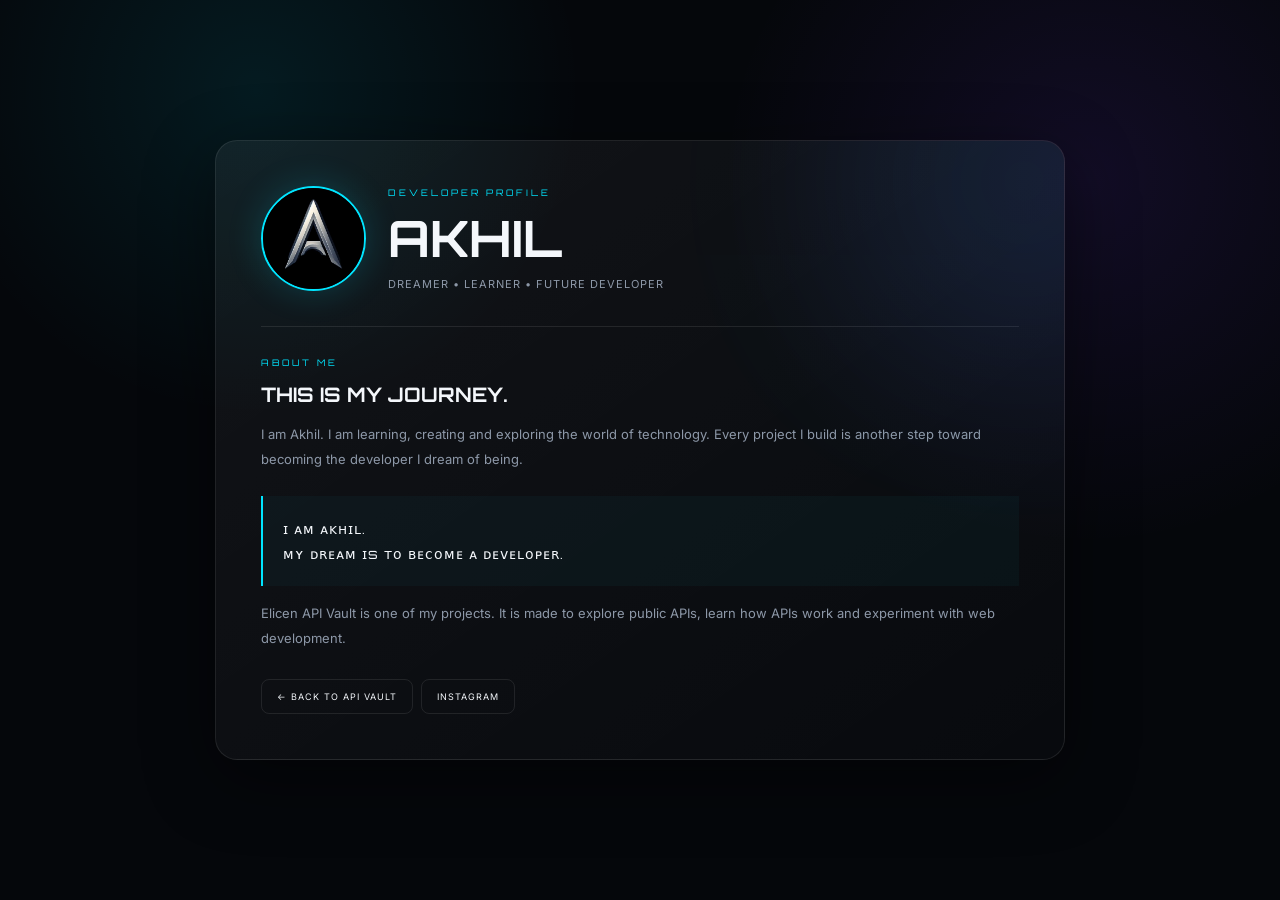
==== developer.html @ 9b81c746 "Add files via upload" ====
<!DOCTYPE html>
<html lang="en">

<head>

  <meta charset="UTF-8">

  <meta
    name="viewport"
    content="width=device-width, initial-scale=1.0"
  >

  <title>Akhil | Developer</title>

  <link
    rel="stylesheet"
    href="style.css"
  >

  <style>

    .developerPage {
      min-height: 100vh;
      display: grid;
      place-items: center;
      padding: 30px;
    }

    .developerCard {
      width: min(850px, 100%);
      border: 1px solid var(--border);
      background:
        linear-gradient(
          145deg,
          rgba(255,255,255,.055),
          rgba(255,255,255,.015)
        );
      border-radius: 22px;
      padding: 45px;
      box-shadow: var(--shadow);
      position: relative;
      overflow: hidden;
      animation: developerIn .7s ease both;
    }

    .developerCard::before {
      content: "";
      position: absolute;
      width: 280px;
      height: 280px;
      border-radius: 50%;
      background: var(--accent);
      filter: blur(130px);
      opacity: .12;
      right: -100px;
      top: -100px;
      pointer-events: none;
    }

    @keyframes developerIn {
      from {
        opacity: 0;
        transform: translateY(25px);
      }

      to {
        opacity: 1;
        transform: translateY(0);
      }
    }

    .developerProfile {
      display: flex;
      align-items: center;
      gap: 22px;
    }

    .developerProfile img {
      width: 105px;
      height: 105px;
      border-radius: 50%;
      object-fit: cover;
      border: 2px solid var(--accent);
      box-shadow:
        0 0 35px rgba(0,229,255,.18);
    }

    .developerLabel {
      color: var(--accent);
      font-family: Orbitron, sans-serif;
      font-size: 9px;
      letter-spacing: 3px;
    }

    .developerProfile h1 {
      font-family: Orbitron, sans-serif;
      font-size: clamp(28px,5vw,50px);
      margin-top: 8px;
    }

    .developerProfile p {
      color: var(--muted);
      font-size: 11px;
      margin-top: 8px;
      letter-spacing: 1px;
    }

    .aboutDeveloper {
      margin-top: 35px;
      border-top: 1px solid var(--border);
      padding-top: 30px;
    }

    .aboutDeveloper h2 {
      font-family: Orbitron, sans-serif;
      font-size: 20px;
    }

    .aboutDeveloper p {
      color: var(--muted);
      line-height: 1.9;
      margin-top: 15px;
      font-size: 13px;
    }

    .dreamText {
      margin-top: 24px;
      padding: 20px;
      border-left: 2px solid var(--accent);
      background: rgba(0,229,255,.035);
      font-family: Orbitron, sans-serif;
      line-height: 1.8;
      font-size: 14px;
      letter-spacing: 1px;
    }

    .developerActions {
      display: flex;
      gap: 8px;
      flex-wrap: wrap;
      margin-top: 28px;
    }

    .developerActions a {
      border: 1px solid var(--border);
      padding: 11px 15px;
      border-radius: 8px;
      font-size: 9px;
      letter-spacing: 1px;
    }

    .developerActions a:hover {
      border-color: var(--accent);
      color: var(--accent);
    }

    @media(max-width:600px) {

      .developerPage {
        padding: 15px;
      }

      .developerCard {
        padding: 27px 20px;
      }

      .developerProfile {
        align-items: flex-start;
      }

      .developerProfile img {
        width: 75px;
        height: 75px;
      }

    }

  </style>

</head>

<body>

  <div class="developerPage">

    <div class="developerCard">

      <div class="developerProfile">

        <img
          src="image2.png"
          alt="Akhil Developer"
        >

        <div>

          <div class="developerLabel">
            DEVELOPER PROFILE
          </div>

          <h1>
            AKHIL
          </h1>

          <p>
            DREAMER • LEARNER • FUTURE DEVELOPER
          </p>

        </div>

      </div>

      <div class="aboutDeveloper">

        <div class="eyebrow">
          ABOUT ME
        </div>

        <h2>
          THIS IS MY JOURNEY.
        </h2>

        <p>
          I am Akhil. I am learning, creating and exploring
          the world of technology. Every project I build is
          another step toward becoming the developer I dream
          of being.
        </p>

        <div class="dreamText">
          ɪ ᴀᴍ ᴀᴋʜɪʟ.<br>
          ᴍʏ ᴅʀᴇᴀᴍ ɪs ᴛᴏ ʙᴇᴄᴏᴍᴇ ᴀ ᴅᴇᴠᴇʟᴏᴘᴇʀ.
        </div>

        <p>
          Elicen API Vault is one of my projects.
          It is made to explore public APIs, learn how
          APIs work and experiment with web development.
        </p>

        <div class="developerActions">

          <a href="index.html">
            ← BACK TO API VAULT
          </a>

          <a
            href="https://www.instagram.com/elicen_furios?igsi=d3NiNTMwZGF1MnZj"
            target="_blank"
            rel="noopener"
          >
            INSTAGRAM
          </a>

        </div>

      </div>

    </div>

  </div>

</body>

</html>
---- style.css ----
@import url('https://fonts.googleapis.com/css2?family=Inter:wght@400;500;600;700;800&family=Orbitron:wght@500;600;700;800&display=swap');

* {
  box-sizing: border-box;
  margin: 0;
  padding: 0;
}

:root {
  --bg: #05070b;
  --panel: #0b0f16;
  --panel2: #101620;
  --border: rgba(255,255,255,.09);
  --text: #f4f7fb;
  --muted: #8d98a8;
  --accent: #00e5ff;
  --accent2: #7c3cff;
  --green: #39ff88;
  --shadow: 0 20px 70px rgba(0,0,0,.45);
}

body {
  min-height: 100vh;
  background:
    radial-gradient(circle at 20% 10%, rgba(0,229,255,.09), transparent 25%),
    radial-gradient(circle at 85% 20%, rgba(124,60,255,.11), transparent 28%),
    var(--bg);
  color: var(--text);
  font-family: Inter, sans-serif;
  overflow-x: hidden;
}

body.lightMode {
  --bg: #f4f7fb;
  --panel: #ffffff;
  --panel2: #eef2f7;
  --border: rgba(0,0,0,.10);
  --text: #10151d;
  --muted: #647080;
}

a {
  color: inherit;
  text-decoration: none;
}

button,
input,
select {
  font: inherit;
}

button {
  cursor: pointer;
}

.bgGlow {
  position: fixed;
  width: 400px;
  height: 400px;
  border-radius: 50%;
  filter: blur(100px);
  opacity: .13;
  pointer-events: none;
  z-index: -1;
}

.glow1 {
  background: var(--accent);
  top: 20%;
  left: -200px;
}

.glow2 {
  background: var(--accent2);
  right: -200px;
  top: 50%;
}

.topbar {
  height: 76px;
  padding: 0 28px;
  border-bottom: 1px solid var(--border);
  background: rgba(5,7,11,.78);
  backdrop-filter: blur(18px);
  display: flex;
  align-items: center;
  gap: 25px;
  position: sticky;
  top: 0;
  z-index: 100;
}

body.lightMode .topbar {
  background: rgba(255,255,255,.82);
}

.brand {
  display: flex;
  align-items: center;
  gap: 11px;
  min-width: 190px;
}

.brand img {
  width: 42px;
  height: 42px;
  border-radius: 12px;
  object-fit: cover;
  border: 1px solid var(--border);
}

.brand strong {
  display: block;
  font-family: Orbitron, sans-serif;
  letter-spacing: 2px;
}

.brand span {
  display: block;
  font-size: 9px;
  letter-spacing: 3px;
  color: var(--muted);
  margin-top: 3px;
}

.searchBox {
  max-width: 650px;
  flex: 1;
  height: 43px;
  display: flex;
  align-items: center;
  border: 1px solid var(--border);
  background: rgba(255,255,255,.035);
  border-radius: 12px;
  transition: .25s;
}

.searchBox:focus-within {
  border-color: var(--accent);
  box-shadow: 0 0 30px rgba(0,229,255,.08);
}

.searchIcon {
  font-size: 25px;
  margin-left: 14px;
  color: var(--muted);
}

.searchBox input {
  width: 100%;
  height: 100%;
  border: 0;
  outline: 0;
  background: transparent;
  color: var(--text);
  padding: 0 14px;
}

.topActions {
  display: flex;
  align-items: center;
  gap: 9px;
}

.iconBtn,
.musicBtn {
  width: 36px;
  height: 36px;
  border: 1px solid var(--border);
  border-radius: 9px;
  background: var(--panel);
  color: var(--text);
}

.musicBtn {
  font-size: 16px;
}

.musicBtn.playing {
  color: var(--accent);
  border-color: var(--accent);
  animation: musicPulse 1.4s infinite;
}

@keyframes musicPulse {
  50% {
    box-shadow: 0 0 18px rgba(0,229,255,.3);
  }
}

.developerLink {
  font-family: Orbitron, sans-serif;
  font-size: 10px;
  letter-spacing: 1px;
  padding: 10px 13px;
  border: 1px solid var(--border);
  border-radius: 9px;
  transition: .25s;
}

.developerLink:hover {
  border-color: var(--accent);
  color: var(--accent);
}

.layout {
  display: grid;
  grid-template-columns: 245px 1fr;
  min-height: calc(100vh - 76px);
}

#sidebar {
  border-right: 1px solid var(--border);
  padding: 22px 15px;
  background: rgba(8,11,16,.52);
  display: flex;
  flex-direction: column;
  position: sticky;
  top: 76px;
  height: calc(100vh - 76px);
  overflow-y: auto;
}

.developerMini {
  display: flex;
  align-items: center;
  gap: 11px;
  padding: 11px;
  border: 1px solid var(--border);
  border-radius: 12px;
  margin-bottom: 25px;
  transition: .25s;
}

.developerMini:hover {
  border-color: var(--accent);
  transform: translateY(-2px);
}

.developerMini img {
  width: 39px;
  height: 39px;
  object-fit: cover;
  border-radius: 50%;
  border: 1px solid var(--accent);
}

.developerMini b {
  display: block;
  font-family: Orbitron, sans-serif;
  font-size: 11px;
  letter-spacing: 1px;
}

.developerMini small {
  display: block;
  color: var(--muted);
  font-size: 9px;
  margin-top: 4px;
  letter-spacing: 1px;
}

.sideTitle {
  color: #687384;
  font-size: 9px;
  font-weight: 800;
  letter-spacing: 2px;
  padding: 0 10px 8px;
  margin-top: 5px;
}

.sideBtn {
  width: 100%;
  min-height: 39px;
  display: flex;
  justify-content: space-between;
  align-items: center;
  border: 1px solid transparent;
  background: transparent;
  color: var(--muted);
  border-radius: 9px;
  padding: 0 11px;
  margin-bottom: 3px;
  text-align: left;
  font-size: 11px;
  transition: .2s;
}

.sideBtn:hover,
.sideBtn.active {
  color: var(--text);
  background: rgba(0,229,255,.055);
  border-color: rgba(0,229,255,.13);
}

.sideBtn.active {
  color: var(--accent);
}

.sideBtn b {
  font-size: 9px;
  color: var(--muted);
}

.sideBottom {
  margin-top: auto;
  border-top: 1px solid var(--border);
  padding-top: 15px;
  display: flex;
  flex-direction: column;
  gap: 8px;
}

.sideBottom a {
  font-size: 10px;
  letter-spacing: 1px;
  color: var(--muted);
  padding: 7px 10px;
}

.sideBottom a:hover {
  color: var(--accent);
}

main {
  width: 100%;
  min-width: 0;
}

.hero {
  min-height: 430px;
  padding: 75px clamp(25px, 7vw, 100px);
  display: grid;
  grid-template-columns: 1.1fr .9fr;
  align-items: center;
  gap: 50px;
  border-bottom: 1px solid var(--border);
}

.eyebrow {
  font-family: Orbitron, sans-serif;
  font-size: 9px;
  letter-spacing: 3px;
  color: var(--accent);
  margin-bottom: 14px;
}

.hero h1 {
  font-family: Orbitron, sans-serif;
  font-size: clamp(37px, 5vw, 72px);
  line-height: 1.04;
  letter-spacing: -2px;
  animation: heroIn .8s ease both;
}

.hero h1 span {
  color: transparent;
  -webkit-text-stroke: 1px var(--accent);
}

.heroText p {
  max-width: 600px;
  color: var(--muted);
  line-height: 1.8;
  margin: 22px 0;
  font-size: 14px;
}

.primaryBtn {
  border: 1px solid var(--accent);
  background: linear-gradient(100deg, rgba(0,229,255,.13), rgba(124,60,255,.13));
  color: var(--text);
  border-radius: 9px;
  padding: 12px 17px;
  font-weight: 800;
  font-size: 11px;
  letter-spacing: 1px;
  transition: .25s;
}

.primaryBtn:hover {
  transform: translateY(-2px);
  box-shadow: 0 0 30px rgba(0,229,255,.16);
  background: var(--accent);
  color: #001014;
}

.terminal {
  border: 1px solid var(--border);
  border-radius: 15px;
  background: rgba(0,0,0,.35);
  box-shadow: var(--shadow);
  overflow: hidden;
  animation: terminalFloat 4s ease-in-out infinite;
}

.terminalTop {
  height: 42px;
  display: flex;
  align-items: center;
  gap: 6px;
  padding: 0 14px;
  border-bottom: 1px solid var(--border);
}

.terminalTop i {
  width: 8px;
  height: 8px;
  border-radius: 50%;
  background: #596273;
}

.terminalTop span {
  margin-left: 10px;
  color: var(--muted);
  font-size: 9px;
  letter-spacing: 2px;
}

.terminalBody {
  padding: 24px;
  font-family: monospace;
  font-size: 12px;
  line-height: 1.8;
  color: #b9c4d2;
}

.green {
  color: var(--green);
}

.blue {
  color: var(--accent);
}

.terminalBody pre {
  margin-top: 8px;
  color: #9ca9ba;
}

@keyframes terminalFloat {
  50% {
    transform: translateY(-8px);
  }
}

@keyframes heroIn {
  from {
    opacity: 0;
    transform: translateY(20px);
  }
  to {
    opacity: 1;
    transform: translateY(0);
  }
}

.stats {
  padding: 20px clamp(25px, 7vw, 100px);
  display: grid;
  grid-template-columns: repeat(4,1fr);
  gap: 12px;
}

.statCard {
  border: 1px solid var(--border);
  background: rgba(255,255,255,.025);
  border-radius: 12px;
  padding: 20px;
}

.statCard strong {
  display: block;
  font-family: Orbitron, sans-serif;
  color: var(--accent);
  font-size: 23px;
}

.statCard span {
  color: var(--muted);
  font-size: 9px;
  letter-spacing: 2px;
  display: block;
  margin-top: 7px;
}

#directory {
  padding: 45px clamp(20px, 5vw, 70px);
}

.sectionHeader {
  display: flex;
  justify-content: space-between;
  gap: 20px;
  align-items: flex-end;
  margin-bottom: 25px;
}

.sectionHeader h2 {
  font-family: Orbitron, sans-serif;
  font-size: 25px;
}

.sectionHeader p {
  color: var(--muted);
  font-size: 11px;
  margin-top: 7px;
}

.filters {
  display: flex;
  gap: 6px;
  flex-wrap: wrap;
}

.filter {
  border: 1px solid var(--border);
  background: transparent;
  color: var(--muted);
  border-radius: 8px;
  padding: 9px 11px;
  font-size: 9px;
  letter-spacing: 1px;
}

.filter.active,
.filter:hover {
  border-color: var(--accent);
  color: var(--accent);
}

#apiGrid {
  display: grid;
  grid-template-columns: repeat(auto-fill, minmax(260px,1fr));
  gap: 14px;
}

.apiCard {
  min-width: 0;
  border: 1px solid var(--border);
  background: linear-gradient(145deg, rgba(255,255,255,.045), rgba(255,255,255,.015));
  border-radius: 14px;
  padding: 17px;
  opacity: 0;
  animation: cardIn .45s ease forwards;
  transition: .3s;
}

.apiCard:hover {
  transform: translateY(-5px);
  border-color: rgba(0,229,255,.35);
  box-shadow: 0 15px 45px rgba(0,0,0,.25);
}

@keyframes cardIn {
  to {
    opacity: 1;
    transform: translateY(0);
  }
}

.cardTop {
  display: flex;
  justify-content: space-between;
}

.apiIcon {
  width: 39px;
  height: 39px;
  border-radius: 10px;
  display: grid;
  place-items: center;
  background: rgba(0,229,255,.08);
  color: var(--accent);
  border: 1px solid rgba(0,229,255,.2);
  font-family: Orbitron, sans-serif;
}

.heartBtn {
  border: 0;
  background: transparent;
  color: #657080;
  font-size: 20px;
}

.heartBtn.liked {
  color: var(--accent);
}

.apiCategory {
  color: var(--accent);
  font-size: 8px;
  letter-spacing: 2px;
  font-weight: 800;
  margin-top: 15px;
}

.apiCard h3 {
  font-size: 16px;
  margin: 8px 0;
}

.apiCard p {
  color: var(--muted);
  line-height: 1.55;
  font-size: 11px;
  min-height: 52px;
}

.apiMeta {
  display: flex;
  gap: 5px;
  margin: 15px 0;
}

.apiMeta span {
  flex: 1;
  border: 1px solid var(--border);
  padding: 7px 4px;
  border-radius: 6px;
  color: #687384;
  text-align: center;
  font-size: 7px;
  letter-spacing: 1px;
}

.apiMeta b {
  display: block;
  color: var(--text);
  margin-top: 3px;
  font-size: 8px;
}

.cardButtons {
  display: grid;
  grid-template-columns: 1fr auto;
  gap: 6px;
}

.detailsButton,
.visitButton {
  border: 1px solid var(--border);
  background: transparent;
  color: var(--text);
  border-radius: 7px;
  padding: 9px;
  font-size: 9px;
  text-align: center;
}

.detailsButton:hover,
.visitButton:hover {
  border-color: var(--accent);
  color: var(--accent);
}

.loading {
  min-height: 300px;
  display: grid;
  place-items: center;
  align-content: center;
  text-align: center;
  color: var(--muted);
}

.loading h3 {
  color: var(--text);
  font-family: Orbitron, sans-serif;
  font-size: 13px;
  margin-top: 18px;
}

.loading p {
  font-size: 11px;
  margin-top: 7px;
}

.spinner {
  width: 35px;
  height: 35px;
  border: 2px solid var(--border);
  border-top-color: var(--accent);
  border-radius: 50%;
  animation: spin .8s linear infinite;
}

@keyframes spin {
  to {
    transform: rotate(360deg);
  }
}

.emptyState {
  grid-column: 1/-1;
  padding: 70px;
  text-align: center;
  border: 1px dashed var(--border);
  border-radius: 14px;
}

.emptyState p {
  color: var(--muted);
  margin-top: 8px;
}

.paginationInner {
  display: flex;
  justify-content: center;
  gap: 5px;
  margin-top: 30px;
  flex-wrap: wrap;
}

.paginationInner button {
  min-width: 34px;
  height: 34px;
  border: 1px solid var(--border);
  background: transparent;
  color: var(--muted);
  border-radius: 7px;
}

.paginationInner button.active,
.paginationInner button:hover {
  color: var(--accent);
  border-color: var(--accent);
}

.paginationInner button:disabled {
  opacity: .3;
  cursor: not-allowed;
}

footer {
  border-top: 1px solid var(--border);
  padding: 25px clamp(20px, 5vw, 70px);
  display: flex;
  gap: 18px;
  align-items: center;
  color: var(--muted);
  font-size: 9px;
  letter-spacing: 1px;
}

footer strong {
  color: var(--text);
}

footer a {
  margin-left: auto;
}

footer a:hover {
  color: var(--accent);
}

.modalOverlay {
  position: fixed;
  inset: 0;
  background: rgba(0,0,0,.78);
  backdrop-filter: blur(14px);
  display: none;
  align-items: center;
  justify-content: center;
  padding: 15px;
  z-index: 500;
}

.modalOverlay.active {
  display: flex;
}

.modal {
  width: min(850px,100%);
  max-height: 92vh;
  overflow-y: auto;
  border: 1px solid var(--border);
  background: var(--panel);
  border-radius: 17px;
  padding: 25px;
  position: relative;
  box-shadow: 0 30px 100px rgba(0,0,0,.55);
  animation: modalIn .3s ease;
}

@keyframes modalIn {
  from {
    opacity: 0;
    transform: scale(.96) translateY(15px);
  }
  to {
    opacity: 1;
    transform: scale(1) translateY(0);
  }
}

.closeBtn {
  position: absolute;
  top: 15px;
  right: 15px;
  width: 34px;
  height: 34px;
  border: 1px solid var(--border);
  border-radius: 8px;
  background: transparent;
  color: var(--text);
  font-size: 21px;
}

.modalHeader {
  display: flex;
  gap: 14px;
  align-items: center;
  padding-right: 45px;
}

.modalHeader img {
  width: 55px;
  height: 55px;
  border-radius: 13px;
  object-fit: cover;
}

.modalHeader small {
  color: var(--accent);
  font-size: 8px;
  letter-spacing: 2px;
}

.modalHeader h2 {
  font-family: Orbitron, sans-serif;
  margin-top: 5px;
  font-size: 21px;
}

.modalDescription {
  color: var(--muted);
  line-height: 1.7;
  margin: 20px 0;
  font-size: 12px;
}

.details {
  display: grid;
  grid-template-columns: repeat(4,1fr);
  gap: 7px;
}

.detailItem {
  border: 1px solid var(--border);
  border-radius: 8px;
  padding: 11px;
}

.detailItem small {
  display: block;
  color: var(--muted);
  font-size: 7px;
  letter-spacing: 1px;
}

.detailItem strong {
  display: block;
  margin-top: 5px;
  font-size: 10px;
}

.apiUrl {
  display: flex;
  align-items: center;
  gap: 7px;
  margin-top: 12px;
  border: 1px solid var(--border);
  padding: 8px;
  border-radius: 8px;
}

.apiUrl span {
  overflow: hidden;
  white-space: nowrap;
  text-overflow: ellipsis;
  flex: 1;
  color: var(--muted);
  font-family: monospace;
  font-size: 10px;
}

.apiUrl button,
.responseHeader button {
  border: 1px solid var(--border);
  background: var(--panel2);
  color: var(--text);
  padding: 7px 10px;
  border-radius: 6px;
  font-size: 8px;
}

.modalActions {
  display: flex;
  gap: 7px;
  margin-top: 12px;
  flex-wrap: wrap;
}

.secondaryBtn {
  border: 1px solid var(--border);
  background: var(--panel2);
  color: var(--text);
  padding: 11px 14px;
  border-radius: 8px;
  font-size: 9px;
  letter-spacing: 1px;
}

.secondaryBtn:hover {
  border-color: var(--accent);
  color: var(--accent);
}

.tester {
  display: none;
  margin-top: 20px;
  padding-top: 20px;
  border-top: 1px solid var(--border);
}

.testerHeader {
  display: flex;
  justify-content: space-between;
  align-items: center;
}

.testerHeader small {
  color: var(--accent);
  font-size: 7px;
  letter-spacing: 2px;
}

.testerHeader h3 {
  font-family: Orbitron, sans-serif;
  font-size: 15px;
  margin-top: 5px;
}

#testStatus {
  font-size: 8px;
  color: var(--green);
  border: 1px solid rgba(57,255,136,.25);
  padding: 6px 8px;
  border-radius: 5px;
}

.testerInfo {
  color: var(--muted);
  font-size: 10px;
  line-height: 1.6;
  margin: 12px 0;
}

.requestBox {
  display: grid;
  grid-template-columns: 75px 1fr auto;
  gap: 6px;
}

.requestBox select,
.requestBox input {
  border: 1px solid var(--border);
  background: var(--panel2);
  color: var(--text);
  border-radius: 8px;
  padding: 10px;
  outline: none;
  font-size: 10px;
}

.responseHeader {
  display: flex;
  justify-content: space-between;
  align-items: center;
  margin-top: 15px;
}

.responseHeader span {
  font-family: Orbitron, sans-serif;
  font-size: 9px;
  letter-spacing: 1px;
}

#responseBox {
  min-height: 150px;
  max-height: 400px;
  overflow: auto;
  margin-top: 7px;
  border: 1px solid var(--border);
  background: #020408;
  border-radius: 9px;
  padding: 14px;
  color: #aebdca;
  font: 11px/1.65 monospace;
  white-space: pre-wrap;
  word-break: break-word;
}

#toast {
  position: fixed;
  bottom: 25px;
  left: 50%;
  transform: translate(-50%,20px);
  opacity: 0;
  pointer-events: none;
  background: #101820;
  color: white;
  border: 1px solid var(--accent);
  border-radius: 8px;
  padding: 11px 15px;
  font-size: 10px;
  z-index: 1000;
  transition: .3s;
}

#toast.show {
  opacity: 1;
  transform: translate(-50%,0);
}

.mobileMenu {
  display: none;
}

@media(max-width:900px) {

  .layout {
    grid-template-columns: 1fr;
  }

  #sidebar {
    display: none;
    position: fixed;
    top: 76px;
    left: 0;
    width: 270px;
    z-index: 200;
    height: calc(100vh - 76px);
  }

  #sidebar.mobileOpen {
    display: flex;
  }

  .mobileMenu {
    display: block;
    position: fixed;
    bottom: 18px;
    right: 18px;
    z-index: 250;
    border: 1px solid var(--accent);
    background: var(--panel);
    color: var(--accent);
    padding: 11px 14px;
    border-radius: 9px;
    font-size: 9px;
  }

  .hero {
    grid-template-columns: 1fr;
  }

  .stats {
    grid-template-columns: repeat(2,1fr);
  }

}

@media(max-width:650px) {

  .topbar {
    padding: 0 12px;
    gap: 8px;
  }

  .brand {
    min-width: auto;
  }

  .brand div {
    display: none;
  }

  .searchBox {
    min-width: 0;
  }

  .developerLink {
    display: none;
  }

  .hero {
    padding: 55px 20px;
  }

  .hero h1 {
    font-size: 38px;
  }

  .terminal {
    display: none;
  }

  .stats {
    padding: 15px 20px;
    grid-template-columns: repeat(2,1fr);
  }

  #directory {
    padding: 35px 15px;
  }

  .sectionHeader {
    align-items: flex-start;
    flex-direction: column;
  }

  .details {
    grid-template-columns: repeat(2,1fr);
  }

  .requestBox {
    grid-template-columns: 1fr;
  }

  footer {
    flex-wrap: wrap;
  }

  footer a {
    margin-left: 0;
  }

}
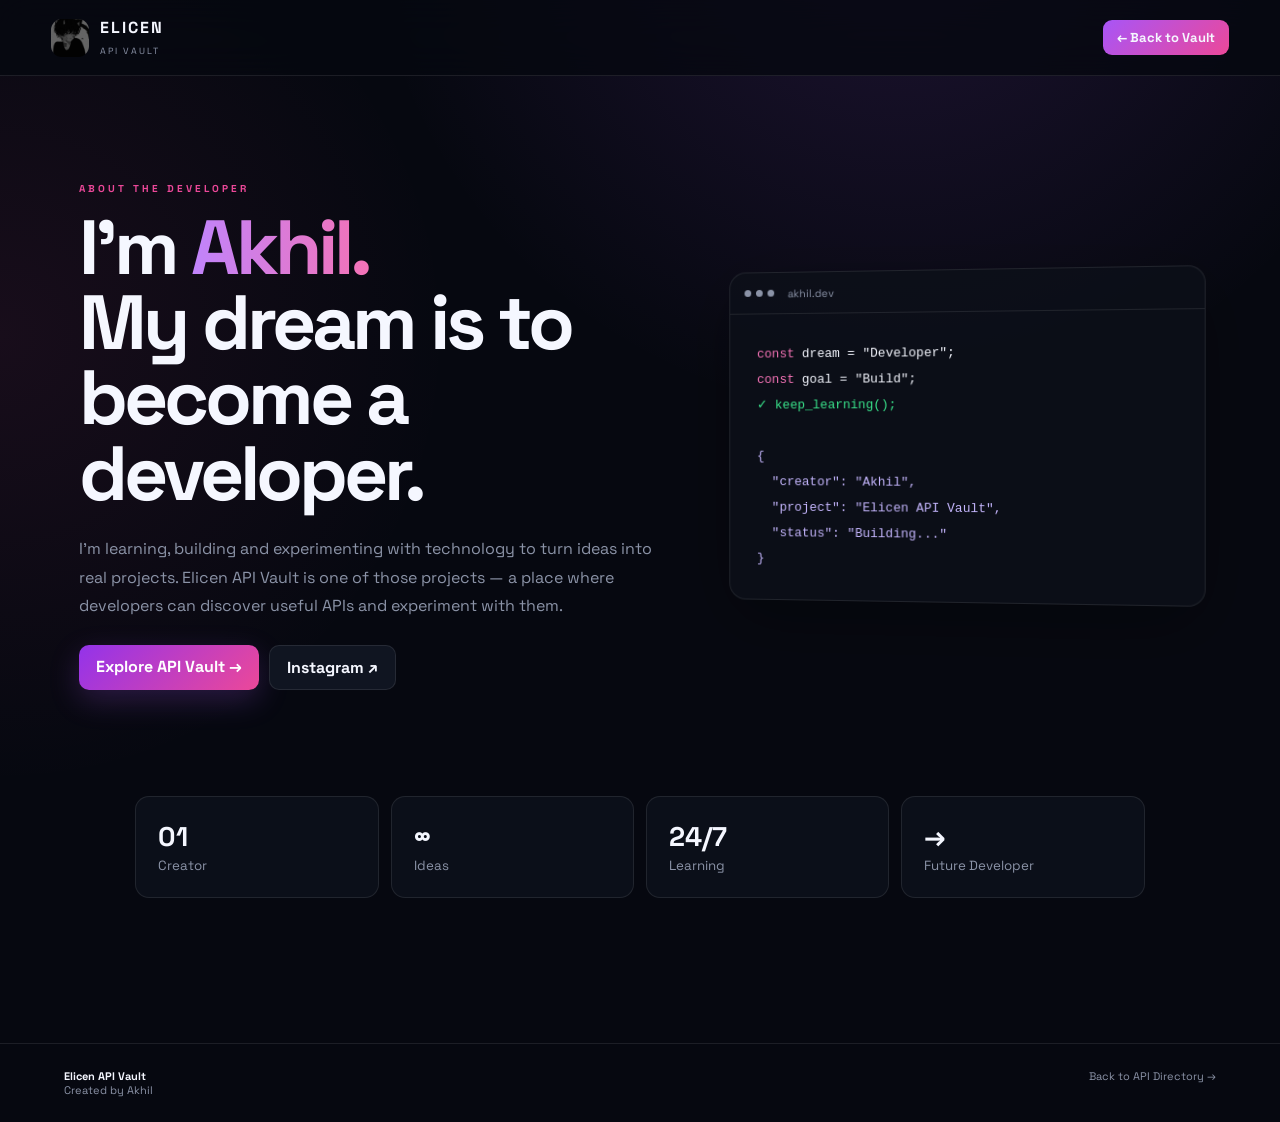
==== commit 9bf6bab4: "Add files via upload" ====
--- a/developer.html
+++ b/developer.html
@@ -1,6 +1,5 @@
 <!DOCTYPE html>
 <html lang="en">
-
 <head>
 
   <meta charset="UTF-8">
@@ -10,256 +9,244 @@
     content="width=device-width, initial-scale=1.0"
   >
 
-  <title>Akhil | Developer</title>
+  <meta
+    name="theme-color"
+    content="#070a12"
+  >
+
+  <title>About Akhil — Elicen</title>
 
   <link
     rel="stylesheet"
     href="style.css"
   >
 
-  <style>
-
-    .developerPage {
-      min-height: 100vh;
-      display: grid;
-      place-items: center;
-      padding: 30px;
-    }
-
-    .developerCard {
-      width: min(850px, 100%);
-      border: 1px solid var(--border);
-      background:
-        linear-gradient(
-          145deg,
-          rgba(255,255,255,.055),
-          rgba(255,255,255,.015)
-        );
-      border-radius: 22px;
-      padding: 45px;
-      box-shadow: var(--shadow);
-      position: relative;
-      overflow: hidden;
-      animation: developerIn .7s ease both;
-    }
-
-    .developerCard::before {
-      content: "";
-      position: absolute;
-      width: 280px;
-      height: 280px;
-      border-radius: 50%;
-      background: var(--accent);
-      filter: blur(130px);
-      opacity: .12;
-      right: -100px;
-      top: -100px;
-      pointer-events: none;
-    }
-
-    @keyframes developerIn {
-      from {
-        opacity: 0;
-        transform: translateY(25px);
-      }
-
-      to {
-        opacity: 1;
-        transform: translateY(0);
-      }
-    }
-
-    .developerProfile {
-      display: flex;
-      align-items: center;
-      gap: 22px;
-    }
-
-    .developerProfile img {
-      width: 105px;
-      height: 105px;
-      border-radius: 50%;
-      object-fit: cover;
-      border: 2px solid var(--accent);
-      box-shadow:
-        0 0 35px rgba(0,229,255,.18);
-    }
-
-    .developerLabel {
-      color: var(--accent);
-      font-family: Orbitron, sans-serif;
-      font-size: 9px;
-      letter-spacing: 3px;
-    }
-
-    .developerProfile h1 {
-      font-family: Orbitron, sans-serif;
-      font-size: clamp(28px,5vw,50px);
-      margin-top: 8px;
-    }
-
-    .developerProfile p {
-      color: var(--muted);
-      font-size: 11px;
-      margin-top: 8px;
-      letter-spacing: 1px;
-    }
-
-    .aboutDeveloper {
-      margin-top: 35px;
-      border-top: 1px solid var(--border);
-      padding-top: 30px;
-    }
-
-    .aboutDeveloper h2 {
-      font-family: Orbitron, sans-serif;
-      font-size: 20px;
-    }
-
-    .aboutDeveloper p {
-      color: var(--muted);
-      line-height: 1.9;
-      margin-top: 15px;
-      font-size: 13px;
-    }
-
-    .dreamText {
-      margin-top: 24px;
-      padding: 20px;
-      border-left: 2px solid var(--accent);
-      background: rgba(0,229,255,.035);
-      font-family: Orbitron, sans-serif;
-      line-height: 1.8;
-      font-size: 14px;
-      letter-spacing: 1px;
-    }
-
-    .developerActions {
-      display: flex;
-      gap: 8px;
-      flex-wrap: wrap;
-      margin-top: 28px;
-    }
-
-    .developerActions a {
-      border: 1px solid var(--border);
-      padding: 11px 15px;
-      border-radius: 8px;
-      font-size: 9px;
-      letter-spacing: 1px;
-    }
-
-    .developerActions a:hover {
-      border-color: var(--accent);
-      color: var(--accent);
-    }
-
-    @media(max-width:600px) {
-
-      .developerPage {
-        padding: 15px;
-      }
-
-      .developerCard {
-        padding: 27px 20px;
-      }
-
-      .developerProfile {
-        align-items: flex-start;
-      }
-
-      .developerProfile img {
-        width: 75px;
-        height: 75px;
-      }
-
-    }
-
-  </style>
-
 </head>
 
 <body>
 
-  <div class="developerPage">
-
-    <div class="developerCard">
-
-      <div class="developerProfile">
-
-        <img
-          src="image2.png"
-          alt="Akhil Developer"
-        >
-
-        <div>
-
-          <div class="developerLabel">
-            DEVELOPER PROFILE
-          </div>
-
-          <h1>
-            AKHIL
-          </h1>
-
-          <p>
-            DREAMER • LEARNER • FUTURE DEVELOPER
-          </p>
-
-        </div>
-
-      </div>
-
-      <div class="aboutDeveloper">
-
-        <div class="eyebrow">
-          ABOUT ME
-        </div>
-
-        <h2>
-          THIS IS MY JOURNEY.
-        </h2>
-
-        <p>
-          I am Akhil. I am learning, creating and exploring
-          the world of technology. Every project I build is
-          another step toward becoming the developer I dream
-          of being.
-        </p>
-
-        <div class="dreamText">
-          ɪ ᴀᴍ ᴀᴋʜɪʟ.<br>
-          ᴍʏ ᴅʀᴇᴀᴍ ɪs ᴛᴏ ʙᴇᴄᴏᴍᴇ ᴀ ᴅᴇᴠᴇʟᴏᴘᴇʀ.
-        </div>
-
-        <p>
-          Elicen API Vault is one of my projects.
-          It is made to explore public APIs, learn how
-          APIs work and experiment with web development.
-        </p>
-
-        <div class="developerActions">
-
-          <a href="index.html">
-            ← BACK TO API VAULT
-          </a>
-
-          <a
-            href="https://www.instagram.com/elicen_furios?igsi=d3NiNTMwZGF1MnZj"
-            target="_blank"
-            rel="noopener"
-          >
-            INSTAGRAM
-          </a>
-
-        </div>
-
-      </div>
-
-    </div>
-
-  </div>
+<header class="topbar">
+
+  <a href="index.html" class="logo">
+
+    <img
+      src="image.png"
+      alt="Elicen"
+    >
+
+    <div>
+
+      <strong>ELICEN</strong>
+
+      <small>API VAULT</small>
+
+    </div>
+
+  </a>
+
+
+  <div class="topActions">
+
+    <a
+      href="index.html"
+      class="developerLink"
+    >
+      ← Back to Vault
+    </a>
+
+  </div>
+
+</header>
+
+
+<main>
+
+<section
+  class="hero"
+  style="min-height:80vh"
+>
+
+  <div class="heroText">
+
+    <div class="eyebrow">
+      ABOUT THE DEVELOPER
+    </div>
+
+
+    <h1>
+
+      I’m <span>Akhil.</span><br>
+
+      My dream is to<br>
+
+      become a developer.
+
+    </h1>
+
+
+    <p>
+
+      I’m learning, building and experimenting
+      with technology to turn ideas into real
+      projects. Elicen API Vault is one of those
+      projects — a place where developers can
+      discover useful APIs and experiment with them.
+
+    </p>
+
+
+    <div class="heroButtons">
+
+      <a
+        href="index.html"
+        class="primaryBtn"
+      >
+        Explore API Vault →
+      </a>
+
+
+      <a
+        href="https://www.instagram.com/elicen_furios/"
+        target="_blank"
+        rel="noopener noreferrer"
+        class="ghostBtn"
+      >
+        Instagram ↗
+      </a>
+
+    </div>
+
+  </div>
+
+
+  <div class="terminal">
+
+    <div class="terminalTop">
+
+      <div class="dots">
+        <i></i>
+        <i></i>
+        <i></i>
+      </div>
+
+      <span>akhil.dev</span>
+
+    </div>
+
+
+    <div class="terminalBody">
+
+      <div>
+        <span class="pink">const</span>
+        dream = "Developer";
+      </div>
+
+      <div>
+        <span class="pink">const</span>
+        goal = "Build";
+      </div>
+
+      <div class="green">
+        ✓ keep_learning();
+      </div>
+
+      <br>
+
+      <div class="json">
+        {<br>
+        &nbsp;&nbsp;"creator": "Akhil",<br>
+        &nbsp;&nbsp;"project": "Elicen API Vault",<br>
+        &nbsp;&nbsp;"status": "Building..."<br>
+        }
+      </div>
+
+    </div>
+
+  </div>
+
+</section>
+
+
+<section
+  style="
+    max-width:1250px;
+    margin:auto;
+    padding:0 5% 80px;
+  "
+>
+
+  <div class="stats">
+
+    <div class="stat">
+
+      <strong>01</strong>
+
+      <small>
+        Creator
+      </small>
+
+    </div>
+
+
+    <div class="stat">
+
+      <strong>∞</strong>
+
+      <small>
+        Ideas
+      </small>
+
+    </div>
+
+
+    <div class="stat">
+
+      <strong>24/7</strong>
+
+      <small>
+        Learning
+      </small>
+
+    </div>
+
+
+    <div class="stat">
+
+      <strong>→</strong>
+
+      <small>
+        Future Developer
+      </small>
+
+    </div>
+
+  </div>
+
+</section>
+
+
+<footer>
+
+  <div>
+
+    <strong>
+      Elicen API Vault
+    </strong>
+
+    <span>
+      Created by Akhil
+    </span>
+
+  </div>
+
+
+  <a href="index.html">
+    Back to API Directory →
+  </a>
+
+</footer>
+
+</main>
 
 </body>
-
 </html>
--- a/style.css
+++ b/style.css
@@ -1,4 +1,4 @@
-@import url('https://fonts.googleapis.com/css2?family=Inter:wght@400;500;600;700;800&family=Orbitron:wght@500;600;700;800&display=swap');
+@import url('https://fonts.googleapis.com/css2?family=Space+Grotesk:wght@400;500;600;700&display=swap');
 
 * {
   box-sizing: border-box;
@@ -7,36 +7,45 @@
 }
 
 :root {
-  --bg: #05070b;
-  --panel: #0b0f16;
-  --panel2: #101620;
+  --bg: #060810;
+  --panel: #0b0f19;
+  --panel2: #101521;
   --border: rgba(255,255,255,.09);
-  --text: #f4f7fb;
-  --muted: #8d98a8;
-  --accent: #00e5ff;
-  --accent2: #7c3cff;
-  --green: #39ff88;
-  --shadow: 0 20px 70px rgba(0,0,0,.45);
+  --text: #f5f7ff;
+  --muted: #8b93a7;
+  --accent: #a855f7;
+  --accent2: #ec4899;
+  --green: #39e58c;
+  --shadow: 0 20px 70px rgba(0,0,0,.35);
 }
 
 body {
+  font-family: "Space Grotesk", sans-serif;
+  background:
+    radial-gradient(circle at 70% -10%, rgba(168,85,247,.15), transparent 35%),
+    radial-gradient(circle at 0% 30%, rgba(236,72,153,.08), transparent 30%),
+    var(--bg);
+  color: var(--text);
   min-height: 100vh;
-  background:
-    radial-gradient(circle at 20% 10%, rgba(0,229,255,.09), transparent 25%),
-    radial-gradient(circle at 85% 20%, rgba(124,60,255,.11), transparent 28%),
-    var(--bg);
-  color: var(--text);
-  font-family: Inter, sans-serif;
-  overflow-x: hidden;
 }
 
 body.lightMode {
-  --bg: #f4f7fb;
+  --bg: #f4f5f9;
   --panel: #ffffff;
-  --panel2: #eef2f7;
-  --border: rgba(0,0,0,.10);
-  --text: #10151d;
-  --muted: #647080;
+  --panel2: #f0f1f6;
+  --border: rgba(0,0,0,.09);
+  --text: #11131a;
+  --muted: #687083;
+  background: #f4f5f9;
+}
+
+button,
+input {
+  font: inherit;
+}
+
+button {
+  cursor: pointer;
 }
 
 a {
@@ -44,131 +53,95 @@
   text-decoration: none;
 }
 
-button,
-input,
-select {
-  font: inherit;
-}
-
-button {
-  cursor: pointer;
-}
-
-.bgGlow {
-  position: fixed;
-  width: 400px;
-  height: 400px;
-  border-radius: 50%;
-  filter: blur(100px);
-  opacity: .13;
-  pointer-events: none;
-  z-index: -1;
-}
-
-.glow1 {
-  background: var(--accent);
-  top: 20%;
-  left: -200px;
-}
-
-.glow2 {
-  background: var(--accent2);
-  right: -200px;
-  top: 50%;
-}
+
+/* TOPBAR */
 
 .topbar {
   height: 76px;
-  padding: 0 28px;
+  padding: 0 4%;
+  display: flex;
+  align-items: center;
+  gap: 28px;
   border-bottom: 1px solid var(--border);
-  background: rgba(5,7,11,.78);
+  background: rgba(6,8,16,.78);
   backdrop-filter: blur(18px);
-  display: flex;
-  align-items: center;
-  gap: 25px;
   position: sticky;
   top: 0;
-  z-index: 100;
-}
-
-body.lightMode .topbar {
-  background: rgba(255,255,255,.82);
-}
-
-.brand {
+  z-index: 50;
+}
+
+.lightMode .topbar {
+  background: rgba(255,255,255,.8);
+}
+
+.logo {
   display: flex;
   align-items: center;
   gap: 11px;
   min-width: 190px;
 }
 
-.brand img {
-  width: 42px;
+.logo img {
+  width: 38px;
+  height: 38px;
+  border-radius: 11px;
+  object-fit: cover;
+}
+
+.logo strong {
+  display: block;
+  letter-spacing: 2px;
+}
+
+.logo small {
+  color: var(--muted);
+  font-size: 9px;
+  letter-spacing: 2px;
+}
+
+.searchBox {
   height: 42px;
+  flex: 1;
+  max-width: 620px;
+  display: flex;
+  align-items: center;
+  gap: 10px;
+  padding: 0 15px;
+  border: 1px solid var(--border);
   border-radius: 12px;
-  object-fit: cover;
-  border: 1px solid var(--border);
-}
-
-.brand strong {
-  display: block;
-  font-family: Orbitron, sans-serif;
-  letter-spacing: 2px;
-}
-
-.brand span {
-  display: block;
-  font-size: 9px;
-  letter-spacing: 3px;
-  color: var(--muted);
-  margin-top: 3px;
-}
-
-.searchBox {
-  max-width: 650px;
-  flex: 1;
-  height: 43px;
-  display: flex;
-  align-items: center;
-  border: 1px solid var(--border);
-  background: rgba(255,255,255,.035);
-  border-radius: 12px;
-  transition: .25s;
-}
-
-.searchBox:focus-within {
-  border-color: var(--accent);
-  box-shadow: 0 0 30px rgba(0,229,255,.08);
-}
-
-.searchIcon {
-  font-size: 25px;
-  margin-left: 14px;
-  color: var(--muted);
+  background: var(--panel);
+}
+
+.searchBox span {
+  color: var(--muted);
+  font-size: 23px;
 }
 
 .searchBox input {
   width: 100%;
-  height: 100%;
+  background: none;
   border: 0;
   outline: 0;
-  background: transparent;
-  color: var(--text);
-  padding: 0 14px;
+  color: var(--text);
+}
+
+.searchBox input::placeholder {
+  color: var(--muted);
 }
 
 .topActions {
   display: flex;
   align-items: center;
   gap: 9px;
+  margin-left: auto;
 }
 
 .iconBtn,
 .musicBtn {
-  width: 36px;
-  height: 36px;
-  border: 1px solid var(--border);
+  width: 34px;
+  height: 34px;
   border-radius: 9px;
+  border: 1px solid var(--border);
   background: var(--panel);
   color: var(--text);
 }
@@ -178,277 +151,387 @@
 }
 
 .musicBtn.playing {
-  color: var(--accent);
-  border-color: var(--accent);
-  animation: musicPulse 1.4s infinite;
-}
-
-@keyframes musicPulse {
-  50% {
-    box-shadow: 0 0 18px rgba(0,229,255,.3);
-  }
+  color: var(--accent2);
+  box-shadow: 0 0 18px rgba(236,72,153,.25);
 }
 
 .developerLink {
-  font-family: Orbitron, sans-serif;
-  font-size: 10px;
-  letter-spacing: 1px;
-  padding: 10px 13px;
-  border: 1px solid var(--border);
+  padding: 9px 14px;
   border-radius: 9px;
-  transition: .25s;
-}
-
-.developerLink:hover {
-  border-color: var(--accent);
-  color: var(--accent);
-}
+  background: linear-gradient(135deg,var(--accent),var(--accent2));
+  font-size: 13px;
+  font-weight: 700;
+}
+
+
+/* LAYOUT */
 
 .layout {
   display: grid;
-  grid-template-columns: 245px 1fr;
+  grid-template-columns: 250px 1fr;
   min-height: calc(100vh - 76px);
 }
 
-#sidebar {
+aside {
   border-right: 1px solid var(--border);
-  padding: 22px 15px;
-  background: rgba(8,11,16,.52);
-  display: flex;
-  flex-direction: column;
+  padding: 24px 16px;
   position: sticky;
   top: 76px;
   height: calc(100vh - 76px);
   overflow-y: auto;
+  background: rgba(7,9,17,.45);
+}
+
+.lightMode aside {
+  background: rgba(255,255,255,.5);
 }
 
 .developerMini {
   display: flex;
   align-items: center;
-  gap: 11px;
+  gap: 10px;
   padding: 11px;
   border: 1px solid var(--border);
-  border-radius: 12px;
+  border-radius: 13px;
   margin-bottom: 25px;
   transition: .25s;
 }
 
 .developerMini:hover {
-  border-color: var(--accent);
   transform: translateY(-2px);
+  border-color: rgba(168,85,247,.5);
 }
 
 .developerMini img {
-  width: 39px;
-  height: 39px;
+  width: 38px;
+  height: 38px;
+  border-radius: 10px;
   object-fit: cover;
-  border-radius: 50%;
-  border: 1px solid var(--accent);
-}
-
-.developerMini b {
-  display: block;
-  font-family: Orbitron, sans-serif;
-  font-size: 11px;
-  letter-spacing: 1px;
-}
-
+}
+
+.developerMini div {
+  flex: 1;
+}
+
+.developerMini b,
 .developerMini small {
   display: block;
-  color: var(--muted);
-  font-size: 9px;
-  margin-top: 4px;
-  letter-spacing: 1px;
+}
+
+.developerMini small {
+  color: var(--muted);
+  font-size: 11px;
+}
+
+.developerMini > span {
+  color: var(--muted);
 }
 
 .sideTitle {
-  color: #687384;
-  font-size: 9px;
-  font-weight: 800;
+  color: var(--muted);
+  font-size: 10px;
+  font-weight: 700;
   letter-spacing: 2px;
-  padding: 0 10px 8px;
-  margin-top: 5px;
+  margin: 20px 8px 8px;
 }
 
 .sideBtn {
   width: 100%;
-  min-height: 39px;
   display: flex;
   justify-content: space-between;
   align-items: center;
-  border: 1px solid transparent;
+  border: 0;
   background: transparent;
   color: var(--muted);
+  padding: 10px 11px;
   border-radius: 9px;
-  padding: 0 11px;
-  margin-bottom: 3px;
+  margin: 2px 0;
   text-align: left;
-  font-size: 11px;
-  transition: .2s;
 }
 
 .sideBtn:hover,
 .sideBtn.active {
   color: var(--text);
-  background: rgba(0,229,255,.055);
-  border-color: rgba(0,229,255,.13);
+  background: var(--panel2);
 }
 
 .sideBtn.active {
-  color: var(--accent);
+  box-shadow: inset 2px 0 var(--accent);
 }
 
 .sideBtn b {
-  font-size: 9px;
-  color: var(--muted);
+  font-size: 10px;
+  background: rgba(255,255,255,.06);
+  padding: 3px 7px;
+  border-radius: 20px;
 }
 
 .sideBottom {
-  margin-top: auto;
+  margin-top: 30px;
+  padding-top: 15px;
   border-top: 1px solid var(--border);
-  padding-top: 15px;
-  display: flex;
-  flex-direction: column;
-  gap: 8px;
 }
 
 .sideBottom a {
-  font-size: 10px;
-  letter-spacing: 1px;
-  color: var(--muted);
-  padding: 7px 10px;
+  display: block;
+  padding: 9px;
+  color: var(--muted);
+  font-size: 12px;
 }
 
 .sideBottom a:hover {
-  color: var(--accent);
-}
+  color: var(--text);
+}
+
+
+/* MAIN */
 
 main {
-  width: 100%;
   min-width: 0;
 }
 
 .hero {
-  min-height: 430px;
-  padding: 75px clamp(25px, 7vw, 100px);
+  position: relative;
+  max-width: 1250px;
+  margin: auto;
+  padding: 90px 5%;
   display: grid;
   grid-template-columns: 1.1fr .9fr;
+  gap: 60px;
   align-items: center;
-  gap: 50px;
-  border-bottom: 1px solid var(--border);
+  overflow: hidden;
+}
+
+.heroGlow {
+  position: absolute;
+  width: 400px;
+  height: 400px;
+  right: 5%;
+  top: 30px;
+  background: var(--accent);
+  filter: blur(150px);
+  opacity: .13;
+  pointer-events: none;
 }
 
 .eyebrow {
-  font-family: Orbitron, sans-serif;
-  font-size: 9px;
+  color: var(--accent2);
+  font-size: 10px;
+  font-weight: 700;
   letter-spacing: 3px;
-  color: var(--accent);
-  margin-bottom: 14px;
+  margin-bottom: 15px;
 }
 
 .hero h1 {
-  font-family: Orbitron, sans-serif;
-  font-size: clamp(37px, 5vw, 72px);
-  line-height: 1.04;
-  letter-spacing: -2px;
-  animation: heroIn .8s ease both;
+  font-size: clamp(45px,6vw,78px);
+  line-height: .98;
+  letter-spacing: -4px;
 }
 
 .hero h1 span {
+  background: linear-gradient(90deg,#c084fc,#f472b6);
+  -webkit-background-clip: text;
   color: transparent;
-  -webkit-text-stroke: 1px var(--accent);
-}
-
-.heroText p {
-  max-width: 600px;
+}
+
+.heroText > p {
+  max-width: 610px;
+  margin: 24px 0;
   color: var(--muted);
   line-height: 1.8;
-  margin: 22px 0;
-  font-size: 14px;
+}
+
+.heroButtons {
+  display: flex;
+  gap: 10px;
+}
+
+.primaryBtn,
+.ghostBtn,
+.secondaryBtn {
+  border-radius: 10px;
+  padding: 11px 17px;
+  font-weight: 700;
+  border: 0;
 }
 
 .primaryBtn {
-  border: 1px solid var(--accent);
-  background: linear-gradient(100deg, rgba(0,229,255,.13), rgba(124,60,255,.13));
-  color: var(--text);
-  border-radius: 9px;
-  padding: 12px 17px;
-  font-weight: 800;
-  font-size: 11px;
-  letter-spacing: 1px;
-  transition: .25s;
+  color: white;
+  background: linear-gradient(135deg,#9333ea,#ec4899);
+  box-shadow: 0 10px 30px rgba(168,85,247,.22);
 }
 
 .primaryBtn:hover {
   transform: translateY(-2px);
-  box-shadow: 0 0 30px rgba(0,229,255,.16);
-  background: var(--accent);
-  color: #001014;
-}
+}
+
+.ghostBtn,
+.secondaryBtn {
+  background: var(--panel2);
+  border: 1px solid var(--border);
+  color: var(--text);
+}
+
+
+/* TERMINAL */
 
 .terminal {
   border: 1px solid var(--border);
-  border-radius: 15px;
-  background: rgba(0,0,0,.35);
+  border-radius: 17px;
+  background: rgba(12,15,24,.9);
   box-shadow: var(--shadow);
   overflow: hidden;
-  animation: terminalFloat 4s ease-in-out infinite;
+  transform: perspective(900px) rotateY(-5deg);
 }
 
 .terminalTop {
   height: 42px;
   display: flex;
   align-items: center;
-  gap: 6px;
-  padding: 0 14px;
+  gap: 14px;
+  padding: 0 15px;
   border-bottom: 1px solid var(--border);
-}
-
-.terminalTop i {
-  width: 8px;
-  height: 8px;
+  color: var(--muted);
+  font-size: 11px;
+}
+
+.dots {
+  display: flex;
+  gap: 5px;
+}
+
+.dots i {
+  width: 7px;
+  height: 7px;
   border-radius: 50%;
-  background: #596273;
-}
-
-.terminalTop span {
-  margin-left: 10px;
-  color: var(--muted);
-  font-size: 9px;
-  letter-spacing: 2px;
+  background: var(--muted);
 }
 
 .terminalBody {
-  padding: 24px;
+  padding: 28px;
   font-family: monospace;
-  font-size: 12px;
-  line-height: 1.8;
-  color: #b9c4d2;
+  line-height: 2;
+  font-size: 13px;
+}
+
+.pink {
+  color: #f472b6;
 }
 
 .green {
   color: var(--green);
 }
 
-.blue {
-  color: var(--accent);
-}
-
-.terminalBody pre {
-  margin-top: 8px;
-  color: #9ca9ba;
-}
-
-@keyframes terminalFloat {
-  50% {
-    transform: translateY(-8px);
-  }
-}
-
-@keyframes heroIn {
+.muted {
+  color: var(--muted);
+}
+
+.json {
+  color: #c4b5fd;
+}
+
+
+/* STATS */
+
+.stats {
+  max-width: 1250px;
+  margin: 0 auto 65px;
+  padding: 0 5%;
+  display: grid;
+  grid-template-columns: repeat(4,1fr);
+  gap: 12px;
+}
+
+.stat {
+  padding: 22px;
+  border: 1px solid var(--border);
+  background: var(--panel);
+  border-radius: 14px;
+}
+
+.stat strong {
+  display: block;
+  font-size: 27px;
+}
+
+.stat small {
+  color: var(--muted);
+}
+
+
+/* DIRECTORY */
+
+#directory {
+  max-width: 1250px;
+  margin: auto;
+  padding: 0 5% 70px;
+}
+
+.sectionHeader {
+  display: flex;
+  justify-content: space-between;
+  gap: 20px;
+  align-items: end;
+  margin-bottom: 25px;
+}
+
+.sectionHeader h2 {
+  font-size: 32px;
+}
+
+.sectionHeader p {
+  color: var(--muted);
+  margin-top: 5px;
+}
+
+.filters {
+  display: flex;
+  gap: 7px;
+  flex-wrap: wrap;
+}
+
+.filter {
+  border: 1px solid var(--border);
+  background: var(--panel);
+  color: var(--muted);
+  padding: 8px 12px;
+  border-radius: 8px;
+  font-size: 11px;
+}
+
+.filter.active {
+  background: var(--text);
+  color: var(--bg);
+}
+
+
+/* API GRID */
+
+#apiGrid {
+  display: grid;
+  grid-template-columns: repeat(3,1fr);
+  gap: 14px;
+}
+
+.apiCard {
+  border: 1px solid var(--border);
+  background: linear-gradient(145deg,var(--panel),var(--panel2));
+  border-radius: 15px;
+  padding: 19px;
+  animation: cardIn .45s both;
+  transition: .25s;
+}
+
+.apiCard:hover {
+  transform: translateY(-5px);
+  border-color: rgba(168,85,247,.45);
+  box-shadow: 0 15px 45px rgba(0,0,0,.22);
+}
+
+@keyframes cardIn {
   from {
     opacity: 0;
-    transform: translateY(20px);
+    transform: translateY(15px);
   }
   to {
     opacity: 1;
@@ -456,473 +539,311 @@
   }
 }
 
-.stats {
-  padding: 20px clamp(25px, 7vw, 100px);
-  display: grid;
-  grid-template-columns: repeat(4,1fr);
-  gap: 12px;
-}
-
-.statCard {
-  border: 1px solid var(--border);
-  background: rgba(255,255,255,.025);
-  border-radius: 12px;
-  padding: 20px;
-}
-
-.statCard strong {
-  display: block;
-  font-family: Orbitron, sans-serif;
-  color: var(--accent);
-  font-size: 23px;
-}
-
-.statCard span {
-  color: var(--muted);
-  font-size: 9px;
-  letter-spacing: 2px;
-  display: block;
-  margin-top: 7px;
-}
-
-#directory {
-  padding: 45px clamp(20px, 5vw, 70px);
-}
-
-.sectionHeader {
+.cardTop {
   display: flex;
   justify-content: space-between;
-  gap: 20px;
-  align-items: flex-end;
-  margin-bottom: 25px;
-}
-
-.sectionHeader h2 {
-  font-family: Orbitron, sans-serif;
-  font-size: 25px;
-}
-
-.sectionHeader p {
-  color: var(--muted);
-  font-size: 11px;
-  margin-top: 7px;
-}
-
-.filters {
-  display: flex;
-  gap: 6px;
-  flex-wrap: wrap;
-}
-
-.filter {
-  border: 1px solid var(--border);
-  background: transparent;
-  color: var(--muted);
-  border-radius: 8px;
-  padding: 9px 11px;
-  font-size: 9px;
-  letter-spacing: 1px;
-}
-
-.filter.active,
-.filter:hover {
-  border-color: var(--accent);
-  color: var(--accent);
-}
-
-#apiGrid {
-  display: grid;
-  grid-template-columns: repeat(auto-fill, minmax(260px,1fr));
-  gap: 14px;
-}
-
-.apiCard {
-  min-width: 0;
-  border: 1px solid var(--border);
-  background: linear-gradient(145deg, rgba(255,255,255,.045), rgba(255,255,255,.015));
-  border-radius: 14px;
-  padding: 17px;
-  opacity: 0;
-  animation: cardIn .45s ease forwards;
-  transition: .3s;
-}
-
-.apiCard:hover {
-  transform: translateY(-5px);
-  border-color: rgba(0,229,255,.35);
-  box-shadow: 0 15px 45px rgba(0,0,0,.25);
-}
-
-@keyframes cardIn {
-  to {
-    opacity: 1;
-    transform: translateY(0);
-  }
-}
-
-.cardTop {
-  display: flex;
-  justify-content: space-between;
-}
-
-.apiIcon {
-  width: 39px;
-  height: 39px;
-  border-radius: 10px;
+  align-items: center;
+}
+
+.apiIcon,
+.modalIcon {
+  width: 42px;
+  height: 42px;
   display: grid;
   place-items: center;
-  background: rgba(0,229,255,.08);
-  color: var(--accent);
-  border: 1px solid rgba(0,229,255,.2);
-  font-family: Orbitron, sans-serif;
+  border-radius: 11px;
+  background: linear-gradient(135deg,#9333ea,#ec4899);
+  font-weight: 800;
 }
 
 .heartBtn {
   border: 0;
   background: transparent;
-  color: #657080;
-  font-size: 20px;
+  color: var(--muted);
+  font-size: 22px;
 }
 
 .heartBtn.liked {
-  color: var(--accent);
+  color: #f472b6;
 }
 
 .apiCategory {
-  color: var(--accent);
-  font-size: 8px;
-  letter-spacing: 2px;
-  font-weight: 800;
-  margin-top: 15px;
+  color: var(--accent2);
+  font-size: 9px;
+  font-weight: 700;
+  letter-spacing: 1.5px;
+  margin-top: 16px;
 }
 
 .apiCard h3 {
-  font-size: 16px;
-  margin: 8px 0;
+  margin: 7px 0;
 }
 
 .apiCard p {
   color: var(--muted);
   line-height: 1.55;
-  font-size: 11px;
-  min-height: 52px;
+  font-size: 12px;
+  min-height: 57px;
 }
 
 .apiMeta {
   display: flex;
-  gap: 5px;
-  margin: 15px 0;
+  gap: 7px;
+  margin: 16px 0;
 }
 
 .apiMeta span {
   flex: 1;
-  border: 1px solid var(--border);
-  padding: 7px 4px;
-  border-radius: 6px;
-  color: #687384;
-  text-align: center;
-  font-size: 7px;
-  letter-spacing: 1px;
+  font-size: 8px;
+  color: var(--muted);
+  border: 1px solid var(--border);
+  border-radius: 7px;
+  padding: 7px;
 }
 
 .apiMeta b {
   display: block;
   color: var(--text);
   margin-top: 3px;
-  font-size: 8px;
 }
 
 .cardButtons {
-  display: grid;
-  grid-template-columns: 1fr auto;
-  gap: 6px;
+  display: flex;
+  gap: 7px;
 }
 
 .detailsButton,
 .visitButton {
-  border: 1px solid var(--border);
-  background: transparent;
-  color: var(--text);
-  border-radius: 7px;
+  flex: 1;
+  text-align: center;
+  border-radius: 8px;
   padding: 9px;
-  font-size: 9px;
+  font-size: 11px;
+  font-weight: 700;
+}
+
+.detailsButton {
+  border: 1px solid var(--border);
+  background: var(--panel);
+  color: var(--text);
+}
+
+.visitButton {
+  background: var(--text);
+  color: var(--bg);
+}
+
+
+/* LOADING */
+
+.loading {
   text-align: center;
-}
-
-.detailsButton:hover,
-.visitButton:hover {
-  border-color: var(--accent);
-  color: var(--accent);
-}
-
-.loading {
-  min-height: 300px;
-  display: grid;
-  place-items: center;
-  align-content: center;
-  text-align: center;
+  padding: 70px 20px;
   color: var(--muted);
 }
 
 .loading h3 {
   color: var(--text);
-  font-family: Orbitron, sans-serif;
-  font-size: 13px;
-  margin-top: 18px;
-}
-
-.loading p {
-  font-size: 11px;
-  margin-top: 7px;
+  margin: 15px 0 5px;
 }
 
 .spinner {
   width: 35px;
   height: 35px;
-  border: 2px solid var(--border);
-  border-top-color: var(--accent);
+  margin: auto;
+  border: 3px solid var(--border);
+  border-top-color: var(--accent2);
   border-radius: 50%;
   animation: spin .8s linear infinite;
 }
 
 @keyframes spin {
-  to {
-    transform: rotate(360deg);
-  }
-}
-
-.emptyState {
-  grid-column: 1/-1;
-  padding: 70px;
-  text-align: center;
-  border: 1px dashed var(--border);
-  border-radius: 14px;
-}
-
-.emptyState p {
-  color: var(--muted);
-  margin-top: 8px;
-}
+  to { transform: rotate(360deg); }
+}
+
+
+/* PAGINATION */
 
 .paginationInner {
   display: flex;
   justify-content: center;
-  gap: 5px;
+  gap: 6px;
   margin-top: 30px;
   flex-wrap: wrap;
 }
 
 .paginationInner button {
-  min-width: 34px;
-  height: 34px;
-  border: 1px solid var(--border);
-  background: transparent;
-  color: var(--muted);
-  border-radius: 7px;
-}
-
-.paginationInner button.active,
-.paginationInner button:hover {
-  color: var(--accent);
-  border-color: var(--accent);
+  min-width: 38px;
+  padding: 8px 10px;
+  border: 1px solid var(--border);
+  background: var(--panel);
+  color: var(--text);
+  border-radius: 8px;
+}
+
+.paginationInner button.active {
+  background: linear-gradient(135deg,#9333ea,#ec4899);
+  border-color: transparent;
+  color: white;
 }
 
 .paginationInner button:disabled {
-  opacity: .3;
+  opacity: .35;
   cursor: not-allowed;
 }
 
-footer {
-  border-top: 1px solid var(--border);
-  padding: 25px clamp(20px, 5vw, 70px);
-  display: flex;
-  gap: 18px;
-  align-items: center;
-  color: var(--muted);
-  font-size: 9px;
-  letter-spacing: 1px;
-}
-
-footer strong {
-  color: var(--text);
-}
-
-footer a {
-  margin-left: auto;
-}
-
-footer a:hover {
-  color: var(--accent);
-}
+
+/* MODAL */
 
 .modalOverlay {
   position: fixed;
   inset: 0;
   background: rgba(0,0,0,.78);
-  backdrop-filter: blur(14px);
+  backdrop-filter: blur(10px);
+  z-index: 100;
   display: none;
-  align-items: center;
-  justify-content: center;
-  padding: 15px;
-  z-index: 500;
+  place-items: center;
+  padding: 20px;
 }
 
 .modalOverlay.active {
-  display: flex;
+  display: grid;
 }
 
 .modal {
-  width: min(850px,100%);
-  max-height: 92vh;
+  width: min(760px,100%);
+  max-height: 90vh;
   overflow-y: auto;
-  border: 1px solid var(--border);
   background: var(--panel);
-  border-radius: 17px;
+  border: 1px solid var(--border);
+  border-radius: 18px;
   padding: 25px;
   position: relative;
-  box-shadow: 0 30px 100px rgba(0,0,0,.55);
-  animation: modalIn .3s ease;
+  box-shadow: var(--shadow);
+  animation: modalIn .25s ease;
 }
 
 @keyframes modalIn {
   from {
     opacity: 0;
-    transform: scale(.96) translateY(15px);
+    transform: translateY(20px) scale(.98);
   }
   to {
     opacity: 1;
-    transform: scale(1) translateY(0);
+    transform: none;
   }
 }
 
 .closeBtn {
   position: absolute;
+  right: 17px;
   top: 15px;
-  right: 15px;
-  width: 34px;
-  height: 34px;
-  border: 1px solid var(--border);
+  border: 0;
+  background: var(--panel2);
+  color: var(--text);
+  width: 33px;
+  height: 33px;
   border-radius: 8px;
-  background: transparent;
-  color: var(--text);
-  font-size: 21px;
+  font-size: 22px;
 }
 
 .modalHeader {
   display: flex;
-  gap: 14px;
+  gap: 13px;
   align-items: center;
-  padding-right: 45px;
-}
-
-.modalHeader img {
-  width: 55px;
-  height: 55px;
-  border-radius: 13px;
-  object-fit: cover;
+  padding-right: 40px;
 }
 
 .modalHeader small {
-  color: var(--accent);
-  font-size: 8px;
+  color: var(--accent2);
+  font-size: 9px;
   letter-spacing: 2px;
 }
 
 .modalHeader h2 {
-  font-family: Orbitron, sans-serif;
-  margin-top: 5px;
-  font-size: 21px;
-}
-
-.modalDescription {
+  margin-top: 3px;
+}
+
+#modalDescription {
   color: var(--muted);
   line-height: 1.7;
-  margin: 20px 0;
-  font-size: 12px;
+  margin: 22px 0;
 }
 
 .details {
   display: grid;
   grid-template-columns: repeat(4,1fr);
-  gap: 7px;
+  gap: 8px;
 }
 
 .detailItem {
   border: 1px solid var(--border);
-  border-radius: 8px;
-  padding: 11px;
+  padding: 12px;
+  border-radius: 9px;
 }
 
 .detailItem small {
   display: block;
   color: var(--muted);
-  font-size: 7px;
-  letter-spacing: 1px;
+  font-size: 8px;
 }
 
 .detailItem strong {
   display: block;
-  margin-top: 5px;
-  font-size: 10px;
+  margin-top: 4px;
+  font-size: 12px;
 }
 
 .apiUrl {
-  display: flex;
-  align-items: center;
-  gap: 7px;
   margin-top: 12px;
-  border: 1px solid var(--border);
+  display: flex;
+  gap: 8px;
+  border: 1px solid var(--border);
+  background: var(--panel2);
+  border-radius: 9px;
   padding: 8px;
-  border-radius: 8px;
 }
 
 .apiUrl span {
+  flex: 1;
   overflow: hidden;
   white-space: nowrap;
   text-overflow: ellipsis;
-  flex: 1;
   color: var(--muted);
   font-family: monospace;
-  font-size: 10px;
-}
-
-.apiUrl button,
-.responseHeader button {
-  border: 1px solid var(--border);
-  background: var(--panel2);
-  color: var(--text);
-  padding: 7px 10px;
-  border-radius: 6px;
-  font-size: 8px;
+  font-size: 11px;
+  padding: 8px;
+}
+
+.apiUrl button {
+  border: 0;
+  border-radius: 7px;
+  padding: 0 12px;
+  background: var(--text);
+  color: var(--bg);
+  font-weight: 700;
 }
 
 .modalActions {
   display: flex;
-  gap: 7px;
+  gap: 8px;
   margin-top: 12px;
   flex-wrap: wrap;
 }
 
-.secondaryBtn {
-  border: 1px solid var(--border);
-  background: var(--panel2);
-  color: var(--text);
-  padding: 11px 14px;
-  border-radius: 8px;
-  font-size: 9px;
-  letter-spacing: 1px;
-}
-
-.secondaryBtn:hover {
-  border-color: var(--accent);
-  color: var(--accent);
-}
+.modalActions > * {
+  flex: 1;
+  text-align: center;
+}
+
+
+/* TESTER */
 
 .tester {
   display: none;
   margin-top: 20px;
+  border-top: 1px solid var(--border);
   padding-top: 20px;
-  border-top: 1px solid var(--border);
 }
 
 .testerHeader {
@@ -931,190 +852,177 @@
   align-items: center;
 }
 
-.testerHeader small {
-  color: var(--accent);
-  font-size: 7px;
-  letter-spacing: 2px;
-}
-
-.testerHeader h3 {
-  font-family: Orbitron, sans-serif;
-  font-size: 15px;
-  margin-top: 5px;
-}
-
-#testStatus {
-  font-size: 8px;
+.testerHeader p {
+  color: var(--muted);
+  font-size: 11px;
+  margin-top: 4px;
+}
+
+.testerBadge {
+  padding: 5px 9px;
+  border-radius: 7px;
   color: var(--green);
-  border: 1px solid rgba(57,255,136,.25);
-  padding: 6px 8px;
-  border-radius: 5px;
-}
-
-.testerInfo {
-  color: var(--muted);
+  background: rgba(57,229,140,.08);
   font-size: 10px;
-  line-height: 1.6;
-  margin: 12px 0;
+  font-weight: 700;
 }
 
 .requestBox {
-  display: grid;
-  grid-template-columns: 75px 1fr auto;
-  gap: 6px;
-}
-
-.requestBox select,
+  display: flex;
+  gap: 7px;
+  margin-top: 14px;
+}
+
 .requestBox input {
+  flex: 1;
+  min-width: 0;
   border: 1px solid var(--border);
   background: var(--panel2);
   color: var(--text);
   border-radius: 8px;
   padding: 10px;
   outline: none;
+}
+
+.testerNote {
+  color: var(--muted);
   font-size: 10px;
-}
-
-.responseHeader {
-  display: flex;
-  justify-content: space-between;
-  align-items: center;
-  margin-top: 15px;
-}
-
-.responseHeader span {
-  font-family: Orbitron, sans-serif;
-  font-size: 9px;
-  letter-spacing: 1px;
+  line-height: 1.5;
+  margin-top: 10px;
 }
 
 #responseBox {
-  min-height: 150px;
-  max-height: 400px;
+  background: #05070c;
+  color: #b8f7d3;
+  border: 1px solid var(--border);
+  padding: 15px;
+  border-radius: 9px;
+  margin-top: 12px;
+  max-height: 300px;
   overflow: auto;
-  margin-top: 7px;
-  border: 1px solid var(--border);
-  background: #020408;
-  border-radius: 9px;
-  padding: 14px;
-  color: #aebdca;
-  font: 11px/1.65 monospace;
   white-space: pre-wrap;
   word-break: break-word;
-}
-
-#toast {
-  position: fixed;
-  bottom: 25px;
-  left: 50%;
-  transform: translate(-50%,20px);
-  opacity: 0;
-  pointer-events: none;
-  background: #101820;
-  color: white;
-  border: 1px solid var(--accent);
-  border-radius: 8px;
-  padding: 11px 15px;
-  font-size: 10px;
-  z-index: 1000;
-  transition: .3s;
-}
-
-#toast.show {
-  opacity: 1;
-  transform: translate(-50%,0);
-}
+  font: 11px/1.6 monospace;
+}
+
+
+/* FOOTER */
+
+footer {
+  border-top: 1px solid var(--border);
+  padding: 25px 5%;
+  display: flex;
+  justify-content: space-between;
+  color: var(--muted);
+  font-size: 11px;
+}
+
+footer strong {
+  color: var(--text);
+  display: block;
+}
+
+footer a:hover {
+  color: var(--text);
+}
+
+
+/* MOBILE */
 
 .mobileMenu {
   display: none;
 }
 
-@media(max-width:900px) {
+@media (max-width: 1000px) {
+
+  #apiGrid {
+    grid-template-columns: repeat(2,1fr);
+  }
+
+  .hero {
+    grid-template-columns: 1fr;
+  }
+
+  .terminal {
+    transform: none;
+  }
+
+}
+
+@media (max-width: 760px) {
+
+  .topbar {
+    height: auto;
+    min-height: 68px;
+    flex-wrap: wrap;
+    padding: 10px 15px;
+    gap: 10px;
+  }
+
+  .logo {
+    min-width: 0;
+  }
+
+  .searchBox {
+    order: 3;
+    max-width: none;
+    flex-basis: 100%;
+  }
+
+  .developerLink {
+    display: none;
+  }
 
   .layout {
-    grid-template-columns: 1fr;
-  }
-
-  #sidebar {
-    display: none;
+    display: block;
+  }
+
+  aside {
     position: fixed;
-    top: 76px;
+    left: -280px;
+    top: 0;
+    height: 100vh;
+    width: 260px;
+    z-index: 90;
+    transition: .3s;
+    background: var(--panel);
+  }
+
+  aside.mobileOpen {
     left: 0;
-    width: 270px;
-    z-index: 200;
-    height: calc(100vh - 76px);
-  }
-
-  #sidebar.mobileOpen {
-    display: flex;
   }
 
   .mobileMenu {
     display: block;
     position: fixed;
-    bottom: 18px;
-    right: 18px;
-    z-index: 250;
-    border: 1px solid var(--accent);
-    background: var(--panel);
-    color: var(--accent);
-    padding: 11px 14px;
-    border-radius: 9px;
-    font-size: 9px;
+    right: 15px;
+    bottom: 15px;
+    z-index: 80;
+    width: 48px;
+    height: 48px;
+    border: 0;
+    border-radius: 50%;
+    background: linear-gradient(135deg,#9333ea,#ec4899);
+    color: white;
+    box-shadow: 0 10px 30px rgba(0,0,0,.3);
   }
 
   .hero {
-    grid-template-columns: 1fr;
+    padding: 65px 20px;
+  }
+
+  .hero h1 {
+    letter-spacing: -2px;
   }
 
   .stats {
     grid-template-columns: repeat(2,1fr);
-  }
-
-}
-
-@media(max-width:650px) {
-
-  .topbar {
-    padding: 0 12px;
-    gap: 8px;
-  }
-
-  .brand {
-    min-width: auto;
-  }
-
-  .brand div {
-    display: none;
-  }
-
-  .searchBox {
-    min-width: 0;
-  }
-
-  .developerLink {
-    display: none;
-  }
-
-  .hero {
-    padding: 55px 20px;
-  }
-
-  .hero h1 {
-    font-size: 38px;
-  }
-
-  .terminal {
-    display: none;
-  }
-
-  .stats {
-    padding: 15px 20px;
-    grid-template-columns: repeat(2,1fr);
+    padding: 0 20px;
   }
 
   #directory {
-    padding: 35px 15px;
+    padding-left: 20px;
+    padding-right: 20px;
   }
 
   .sectionHeader {
@@ -1122,20 +1030,41 @@
     flex-direction: column;
   }
 
+  #apiGrid {
+    grid-template-columns: 1fr;
+  }
+
   .details {
     grid-template-columns: repeat(2,1fr);
   }
 
+  footer {
+    flex-direction: column;
+    gap: 15px;
+  }
+
+}
+
+@media (max-width: 480px) {
+
+  .stats {
+    grid-template-columns: 1fr 1fr;
+  }
+
+  .stat {
+    padding: 15px;
+  }
+
+  .heroButtons {
+    flex-direction: column;
+  }
+
+  .modal {
+    padding: 18px;
+  }
+
   .requestBox {
-    grid-template-columns: 1fr;
-  }
-
-  footer {
-    flex-wrap: wrap;
-  }
-
-  footer a {
-    margin-left: 0;
+    flex-direction: column;
   }
 
 }
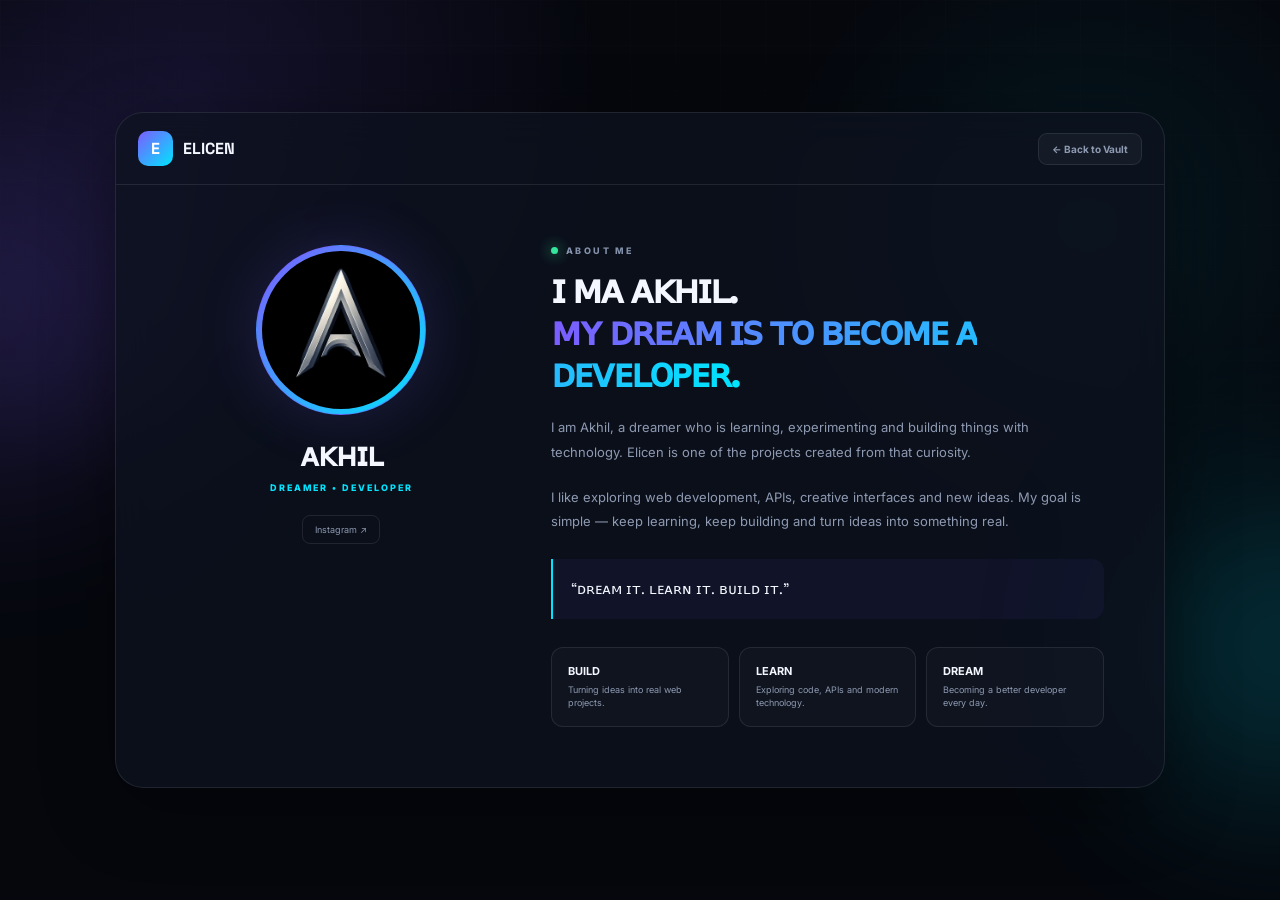
==== commit 3aac211c: "Add files via upload" ====
--- a/developer.html
+++ b/developer.html
@@ -10,243 +10,449 @@
   >
 
   <meta
-    name="theme-color"
-    content="#070a12"
-  >
-
-  <title>About Akhil — Elicen</title>
+    name="description"
+    content="About Akhil — Creator and developer of Elicen API Vault."
+  >
+
+  <title>Akhil — Developer | Elicen</title>
+
+  <link
+    rel="preconnect"
+    href="https://fonts.googleapis.com"
+  >
+
+  <link
+    rel="preconnect"
+    href="https://fonts.gstatic.com"
+    crossorigin
+  >
+
+  <link
+    href="https://fonts.googleapis.com/css2?family=Inter:wght@400;500;600;700;800&family=Space+Grotesk:wght@400;500;600;700&display=swap"
+    rel="stylesheet"
+  >
 
   <link
     rel="stylesheet"
     href="style.css"
   >
 
+  <style>
+
+    .aboutPage{
+      min-height:100vh;
+      display:flex;
+      align-items:center;
+      justify-content:center;
+      padding:40px 20px;
+    }
+
+    .aboutShell{
+      width:min(1050px,100%);
+      position:relative;
+      overflow:hidden;
+      border:1px solid var(--line);
+      border-radius:28px;
+      background:var(--panel);
+      backdrop-filter:blur(20px);
+      box-shadow:var(--shadow);
+    }
+
+    .aboutTop{
+      display:flex;
+      align-items:center;
+      justify-content:space-between;
+      padding:18px 22px;
+      border-bottom:1px solid var(--line);
+    }
+
+    .aboutBrand{
+      display:flex;
+      align-items:center;
+      gap:10px;
+      font-family:"Space Grotesk",sans-serif;
+      font-weight:700;
+    }
+
+    .aboutBrandMark{
+      width:35px;
+      height:35px;
+      display:grid;
+      place-items:center;
+      border-radius:10px;
+      color:white;
+      background:linear-gradient(
+        135deg,
+        var(--accent),
+        var(--accent2)
+      );
+    }
+
+    .backBtn{
+      padding:9px 13px;
+      border:1px solid var(--line);
+      border-radius:9px;
+      color:var(--muted);
+      background:rgba(255,255,255,.04);
+      font-size:10px;
+      font-weight:700;
+    }
+
+    .backBtn:hover{
+      color:var(--text);
+      border-color:rgba(124,92,255,.4);
+    }
+
+    .aboutContent{
+      display:grid;
+      grid-template-columns:330px 1fr;
+      gap:45px;
+      padding:60px;
+    }
+
+    .profile{
+      text-align:center;
+    }
+
+    .profileImage{
+      width:170px;
+      height:170px;
+      margin:auto;
+      padding:5px;
+      border:1px solid rgba(124,92,255,.5);
+      border-radius:50%;
+      background:
+        linear-gradient(
+          135deg,
+          var(--accent),
+          var(--accent2)
+        );
+      box-shadow:
+        0 0 60px rgba(124,92,255,.18);
+    }
+
+    .profileImage img{
+      width:100%;
+      height:100%;
+      object-fit:cover;
+      border-radius:50%;
+      background:var(--bg);
+    }
+
+    .profile h1{
+      margin-top:20px;
+      font-family:"Space Grotesk",sans-serif;
+      font-size:32px;
+      letter-spacing:-1px;
+    }
+
+    .profile .role{
+      display:inline-block;
+      margin-top:7px;
+      color:var(--accent2);
+      font-size:9px;
+      font-weight:800;
+      letter-spacing:2px;
+    }
+
+    .profile .social{
+      display:flex;
+      justify-content:center;
+      gap:8px;
+      margin-top:20px;
+    }
+
+    .profile .social a{
+      padding:8px 12px;
+      border:1px solid var(--line);
+      border-radius:8px;
+      color:var(--muted);
+      font-size:9px;
+    }
+
+    .profile .social a:hover{
+      color:var(--text);
+      border-color:rgba(124,92,255,.4);
+    }
+
+    .aboutText .eyebrow{
+      margin-bottom:13px;
+    }
+
+    .aboutText h2{
+      font-family:"Space Grotesk",sans-serif;
+      font-size:40px;
+      line-height:1.05;
+      letter-spacing:-2px;
+    }
+
+    .aboutText h2 span{
+      color:transparent;
+      background:
+        linear-gradient(
+          90deg,
+          var(--accent),
+          var(--accent2)
+        );
+      -webkit-background-clip:text;
+      background-clip:text;
+    }
+
+    .aboutText p{
+      margin-top:20px;
+      color:var(--muted);
+      font-size:13px;
+      line-height:1.9;
+    }
+
+    .quote{
+      margin-top:25px;
+      padding:18px;
+      border-left:2px solid var(--accent2);
+      border-radius:0 12px 12px 0;
+      background:rgba(124,92,255,.06);
+      color:var(--text);
+      font-family:"Space Grotesk",sans-serif;
+      font-size:15px;
+      line-height:1.6;
+    }
+
+    .aboutCards{
+      display:grid;
+      grid-template-columns:repeat(3,1fr);
+      gap:10px;
+      margin-top:28px;
+    }
+
+    .aboutCard{
+      padding:16px;
+      border:1px solid var(--line);
+      border-radius:12px;
+      background:rgba(255,255,255,.025);
+    }
+
+    .aboutCard strong{
+      display:block;
+      font-size:11px;
+    }
+
+    .aboutCard span{
+      display:block;
+      margin-top:5px;
+      color:var(--muted);
+      font-size:9px;
+      line-height:1.5;
+    }
+
+    @media(max-width:750px){
+
+      .aboutContent{
+        grid-template-columns:1fr;
+        padding:35px 25px;
+        gap:35px;
+      }
+
+      .aboutText h2{
+        font-size:32px;
+      }
+
+      .aboutCards{
+        grid-template-columns:1fr;
+      }
+
+    }
+
+  </style>
+
 </head>
 
 <body>
 
-<header class="topbar">
-
-  <a href="index.html" class="logo">
-
-    <img
-      src="image.png"
-      alt="Elicen"
-    >
-
-    <div>
-
-      <strong>ELICEN</strong>
-
-      <small>API VAULT</small>
-
-    </div>
-
-  </a>
-
-
-  <div class="topActions">
-
-    <a
-      href="index.html"
-      class="developerLink"
-    >
-      ← Back to Vault
-    </a>
+  <div class="background">
+
+    <div class="gridGlow"></div>
+
+    <div class="orb orbOne"></div>
+
+    <div class="orb orbTwo"></div>
 
   </div>
 
-</header>
-
-
-<main>
-
-<section
-  class="hero"
-  style="min-height:80vh"
->
-
-  <div class="heroText">
-
-    <div class="eyebrow">
-      ABOUT THE DEVELOPER
-    </div>
-
-
-    <h1>
-
-      I’m <span>Akhil.</span><br>
-
-      My dream is to<br>
-
-      become a developer.
-
-    </h1>
-
-
-    <p>
-
-      I’m learning, building and experimenting
-      with technology to turn ideas into real
-      projects. Elicen API Vault is one of those
-      projects — a place where developers can
-      discover useful APIs and experiment with them.
-
-    </p>
-
-
-    <div class="heroButtons">
-
-      <a
-        href="index.html"
-        class="primaryBtn"
-      >
-        Explore API Vault →
-      </a>
-
-
-      <a
-        href="https://www.instagram.com/elicen_furios/"
-        target="_blank"
-        rel="noopener noreferrer"
-        class="ghostBtn"
-      >
-        Instagram ↗
-      </a>
-
-    </div>
-
-  </div>
-
-
-  <div class="terminal">
-
-    <div class="terminalTop">
-
-      <div class="dots">
-        <i></i>
-        <i></i>
-        <i></i>
+
+  <main class="aboutPage">
+
+    <section class="aboutShell">
+
+
+      <!-- TOP -->
+
+      <div class="aboutTop">
+
+        <div class="aboutBrand">
+
+          <div class="aboutBrandMark">
+            E
+          </div>
+
+          ELICEN
+
+        </div>
+
+
+        <a
+          class="backBtn"
+          href="index.html"
+        >
+          ← Back to Vault
+        </a>
+
       </div>
 
-      <span>akhil.dev</span>
-
-    </div>
-
-
-    <div class="terminalBody">
-
-      <div>
-        <span class="pink">const</span>
-        dream = "Developer";
+
+      <!-- CONTENT -->
+
+      <div class="aboutContent">
+
+
+        <!-- PROFILE -->
+
+        <div class="profile">
+
+          <div class="profileImage">
+
+            <img
+              src="image2.png"
+              alt="Akhil"
+            >
+
+          </div>
+
+
+          <h1>
+            ᴀᴋʜɪʟ
+          </h1>
+
+
+          <span class="role">
+            DREAMER • DEVELOPER
+          </span>
+
+
+          <div class="social">
+
+            <a
+              href="https://www.instagram.com/elicen_furios/"
+              target="_blank"
+              rel="noopener noreferrer"
+            >
+              Instagram ↗
+            </a>
+
+          </div>
+
+        </div>
+
+
+        <!-- ABOUT -->
+
+        <div class="aboutText">
+
+          <div class="eyebrow">
+
+            <span class="pulse"></span>
+
+            ABOUT ME
+
+          </div>
+
+
+          <h2>
+
+            ɪ ᴍᴀ ᴀᴋʜɪʟ.<br>
+
+            <span>
+              ᴍʏ ᴅʀᴇᴀᴍ ɪꜱ ᴛᴏ ʙᴇᴄᴏᴍᴇ ᴀ ᴅᴇᴠᴇʟᴏᴘᴇʀ.
+            </span>
+
+          </h2>
+
+
+          <p>
+
+            I am Akhil, a dreamer who is learning,
+            experimenting and building things with
+            technology. Elicen is one of the projects
+            created from that curiosity.
+
+          </p>
+
+
+          <p>
+
+            I like exploring web development, APIs,
+            creative interfaces and new ideas. My goal
+            is simple — keep learning, keep building
+            and turn ideas into something real.
+
+          </p>
+
+
+          <div class="quote">
+
+            “ᴅʀᴇᴀᴍ ɪᴛ. ʟᴇᴀʀɴ ɪᴛ. ʙᴜɪʟᴅ ɪᴛ.”
+
+          </div>
+
+
+          <div class="aboutCards">
+
+            <div class="aboutCard">
+
+              <strong>
+                BUILD
+              </strong>
+
+              <span>
+                Turning ideas into real web projects.
+              </span>
+
+            </div>
+
+
+            <div class="aboutCard">
+
+              <strong>
+                LEARN
+              </strong>
+
+              <span>
+                Exploring code, APIs and modern technology.
+              </span>
+
+            </div>
+
+
+            <div class="aboutCard">
+
+              <strong>
+                DREAM
+              </strong>
+
+              <span>
+                Becoming a better developer every day.
+              </span>
+
+            </div>
+
+          </div>
+
+        </div>
+
       </div>
 
-      <div>
-        <span class="pink">const</span>
-        goal = "Build";
-      </div>
-
-      <div class="green">
-        ✓ keep_learning();
-      </div>
-
-      <br>
-
-      <div class="json">
-        {<br>
-        &nbsp;&nbsp;"creator": "Akhil",<br>
-        &nbsp;&nbsp;"project": "Elicen API Vault",<br>
-        &nbsp;&nbsp;"status": "Building..."<br>
-        }
-      </div>
-
-    </div>
-
-  </div>
-
-</section>
-
-
-<section
-  style="
-    max-width:1250px;
-    margin:auto;
-    padding:0 5% 80px;
-  "
->
-
-  <div class="stats">
-
-    <div class="stat">
-
-      <strong>01</strong>
-
-      <small>
-        Creator
-      </small>
-
-    </div>
-
-
-    <div class="stat">
-
-      <strong>∞</strong>
-
-      <small>
-        Ideas
-      </small>
-
-    </div>
-
-
-    <div class="stat">
-
-      <strong>24/7</strong>
-
-      <small>
-        Learning
-      </small>
-
-    </div>
-
-
-    <div class="stat">
-
-      <strong>→</strong>
-
-      <small>
-        Future Developer
-      </small>
-
-    </div>
-
-  </div>
-
-</section>
-
-
-<footer>
-
-  <div>
-
-    <strong>
-      Elicen API Vault
-    </strong>
-
-    <span>
-      Created by Akhil
-    </span>
-
-  </div>
-
-
-  <a href="index.html">
-    Back to API Directory →
-  </a>
-
-</footer>
-
-</main>
+    </section>
+
+  </main>
 
 </body>
 </html>
--- a/style.css
+++ b/style.css
@@ -1,1070 +1,1568 @@
-@import url('https://fonts.googleapis.com/css2?family=Space+Grotesk:wght@400;500;600;700&display=swap');
-
-* {
-  box-sizing: border-box;
-  margin: 0;
-  padding: 0;
-}
-
-:root {
-  --bg: #060810;
-  --panel: #0b0f19;
-  --panel2: #101521;
-  --border: rgba(255,255,255,.09);
-  --text: #f5f7ff;
-  --muted: #8b93a7;
-  --accent: #a855f7;
-  --accent2: #ec4899;
-  --green: #39e58c;
-  --shadow: 0 20px 70px rgba(0,0,0,.35);
-}
-
-body {
-  font-family: "Space Grotesk", sans-serif;
+@import url('https://fonts.googleapis.com/css2?family=Inter:wght@400;500;600;700;800&family=Space+Grotesk:wght@400;500;600;700&display=swap');
+
+:root{
+  --bg:#05070d;
+  --bg2:#080c15;
+  --panel:rgba(13,18,31,.78);
+  --panel2:rgba(18,25,42,.92);
+  --text:#f4f7ff;
+  --muted:#8e9ab2;
+  --line:rgba(255,255,255,.09);
+  --accent:#7c5cff;
+  --accent2:#00e5ff;
+  --green:#35e59b;
+  --red:#ff5577;
+  --shadow:0 20px 70px rgba(0,0,0,.35);
+  --radius:22px;
+}
+
+*{
+  box-sizing:border-box;
+  margin:0;
+  padding:0;
+}
+
+html{
+  scroll-behavior:smooth;
+}
+
+body{
+  min-height:100vh;
+  background:var(--bg);
+  color:var(--text);
+  font-family:Inter,system-ui,sans-serif;
+  overflow-x:hidden;
+}
+
+body.lightMode{
+  --bg:#f4f7fb;
+  --bg2:#fff;
+  --panel:rgba(255,255,255,.88);
+  --panel2:#fff;
+  --text:#111827;
+  --muted:#64748b;
+  --line:rgba(15,23,42,.1);
+  --shadow:0 20px 60px rgba(15,23,42,.12);
+}
+
+button,
+input,
+select{
+  font:inherit;
+}
+
+button,
+a{
+  -webkit-tap-highlight-color:transparent;
+}
+
+button{
+  cursor:pointer;
+}
+
+a{
+  color:inherit;
+  text-decoration:none;
+}
+
+.background{
+  position:fixed;
+  inset:0;
+  z-index:-5;
+  overflow:hidden;
   background:
-    radial-gradient(circle at 70% -10%, rgba(168,85,247,.15), transparent 35%),
-    radial-gradient(circle at 0% 30%, rgba(236,72,153,.08), transparent 30%),
+    radial-gradient(circle at 15% 10%,rgba(124,92,255,.13),transparent 30%),
+    radial-gradient(circle at 85% 25%,rgba(0,229,255,.08),transparent 25%),
     var(--bg);
-  color: var(--text);
-  min-height: 100vh;
-}
-
-body.lightMode {
-  --bg: #f4f5f9;
-  --panel: #ffffff;
-  --panel2: #f0f1f6;
-  --border: rgba(0,0,0,.09);
-  --text: #11131a;
-  --muted: #687083;
-  background: #f4f5f9;
-}
-
-button,
-input {
-  font: inherit;
-}
-
-button {
-  cursor: pointer;
-}
-
-a {
-  color: inherit;
-  text-decoration: none;
-}
-
-
-/* TOPBAR */
-
-.topbar {
-  height: 76px;
-  padding: 0 4%;
-  display: flex;
-  align-items: center;
-  gap: 28px;
-  border-bottom: 1px solid var(--border);
-  background: rgba(6,8,16,.78);
-  backdrop-filter: blur(18px);
-  position: sticky;
-  top: 0;
-  z-index: 50;
-}
-
-.lightMode .topbar {
-  background: rgba(255,255,255,.8);
-}
-
-.logo {
-  display: flex;
-  align-items: center;
-  gap: 11px;
-  min-width: 190px;
-}
-
-.logo img {
-  width: 38px;
-  height: 38px;
-  border-radius: 11px;
-  object-fit: cover;
-}
-
-.logo strong {
-  display: block;
-  letter-spacing: 2px;
-}
-
-.logo small {
-  color: var(--muted);
-  font-size: 9px;
-  letter-spacing: 2px;
-}
-
-.searchBox {
-  height: 42px;
-  flex: 1;
-  max-width: 620px;
-  display: flex;
-  align-items: center;
-  gap: 10px;
-  padding: 0 15px;
-  border: 1px solid var(--border);
-  border-radius: 12px;
-  background: var(--panel);
-}
-
-.searchBox span {
-  color: var(--muted);
-  font-size: 23px;
-}
-
-.searchBox input {
-  width: 100%;
-  background: none;
-  border: 0;
-  outline: 0;
-  color: var(--text);
-}
-
-.searchBox input::placeholder {
-  color: var(--muted);
-}
-
-.topActions {
-  display: flex;
-  align-items: center;
-  gap: 9px;
-  margin-left: auto;
-}
-
-.iconBtn,
-.musicBtn {
-  width: 34px;
-  height: 34px;
-  border-radius: 9px;
-  border: 1px solid var(--border);
-  background: var(--panel);
-  color: var(--text);
-}
-
-.musicBtn {
-  font-size: 16px;
-}
-
-.musicBtn.playing {
-  color: var(--accent2);
-  box-shadow: 0 0 18px rgba(236,72,153,.25);
-}
-
-.developerLink {
-  padding: 9px 14px;
-  border-radius: 9px;
-  background: linear-gradient(135deg,var(--accent),var(--accent2));
-  font-size: 13px;
-  font-weight: 700;
-}
-
+}
+
+.gridGlow{
+  position:absolute;
+  inset:0;
+  opacity:.35;
+  background-image:
+    linear-gradient(rgba(255,255,255,.025) 1px,transparent 1px),
+    linear-gradient(90deg,rgba(255,255,255,.025) 1px,transparent 1px);
+  background-size:45px 45px;
+  mask-image:linear-gradient(to bottom,black,transparent 80%);
+}
+
+.orb{
+  position:absolute;
+  border-radius:50%;
+  filter:blur(90px);
+  opacity:.18;
+  animation:floatOrb 10s ease-in-out infinite alternate;
+}
+
+.orbOne{
+  width:350px;
+  height:350px;
+  background:#7c5cff;
+  top:15%;
+  left:-180px;
+}
+
+.orbTwo{
+  width:300px;
+  height:300px;
+  background:#00e5ff;
+  right:-150px;
+  top:55%;
+  animation-delay:2s;
+}
+
+@keyframes floatOrb{
+  to{
+    transform:translate(70px,40px) scale(1.1);
+  }
+}
+
+/* HEADER */
+
+.topbar{
+  position:sticky;
+  top:0;
+  z-index:100;
+  height:76px;
+  display:flex;
+  align-items:center;
+  gap:25px;
+  padding:12px 4vw;
+  border-bottom:1px solid var(--line);
+  background:rgba(5,7,13,.78);
+  backdrop-filter:blur(22px);
+}
+
+.lightMode .topbar{
+  background:rgba(255,255,255,.78);
+}
+
+.brand{
+  display:flex;
+  align-items:center;
+  gap:11px;
+  min-width:190px;
+}
+
+.brandLogo{
+  width:42px;
+  height:42px;
+  border:1px solid var(--line);
+  border-radius:13px;
+  overflow:hidden;
+  background:linear-gradient(135deg,var(--accent),var(--accent2));
+  box-shadow:0 0 25px rgba(124,92,255,.25);
+}
+
+.brandLogo img{
+  width:100%;
+  height:100%;
+  object-fit:cover;
+}
+
+.brandText{
+  display:flex;
+  flex-direction:column;
+  line-height:1;
+}
+
+.brandText strong{
+  font-family:"Space Grotesk",sans-serif;
+  font-size:17px;
+}
+
+.brandText span{
+  margin-top:5px;
+  font-size:8px;
+  letter-spacing:3px;
+  color:var(--muted);
+}
+
+.searchBox{
+  flex:1;
+  max-width:650px;
+  margin:auto;
+  height:44px;
+  display:flex;
+  align-items:center;
+  gap:10px;
+  padding:0 13px;
+  border:1px solid var(--line);
+  border-radius:13px;
+  background:rgba(255,255,255,.045);
+  transition:.25s;
+}
+
+.searchBox:focus-within{
+  border-color:rgba(124,92,255,.7);
+  box-shadow:0 0 0 4px rgba(124,92,255,.08);
+}
+
+.searchIcon{
+  font-size:24px;
+  color:var(--muted);
+}
+
+.searchBox input{
+  width:100%;
+  border:0;
+  outline:0;
+  color:var(--text);
+  background:transparent;
+}
+
+.searchBox input::placeholder{
+  color:var(--muted);
+}
+
+.searchBox kbd{
+  flex:none;
+  padding:4px 7px;
+  border:1px solid var(--line);
+  border-radius:6px;
+  color:var(--muted);
+  font-size:9px;
+}
+
+.topActions{
+  display:flex;
+  align-items:center;
+  gap:8px;
+}
+
+.iconButton,
+.musicButton{
+  width:36px;
+  height:36px;
+  display:grid;
+  place-items:center;
+  border:1px solid var(--line);
+  border-radius:10px;
+  color:var(--text);
+  background:rgba(255,255,255,.04);
+}
+
+.musicButton{
+  width:34px;
+  height:34px;
+  font-size:15px;
+}
+
+.musicButton.playing{
+  color:var(--accent2);
+  border-color:rgba(0,229,255,.45);
+  box-shadow:0 0 18px rgba(0,229,255,.18);
+}
+
+.developerLink{
+  display:flex;
+  align-items:center;
+  gap:7px;
+  margin-left:7px;
+}
+
+.developerLink span{
+  font-weight:700;
+  font-size:13px;
+}
+
+.developerLink small{
+  color:var(--muted);
+  font-size:10px;
+}
+
+.developerLink b{
+  color:var(--muted);
+  font-size:20px;
+}
 
 /* LAYOUT */
 
-.layout {
-  display: grid;
-  grid-template-columns: 250px 1fr;
-  min-height: calc(100vh - 76px);
-}
-
-aside {
-  border-right: 1px solid var(--border);
-  padding: 24px 16px;
-  position: sticky;
-  top: 76px;
-  height: calc(100vh - 76px);
-  overflow-y: auto;
-  background: rgba(7,9,17,.45);
-}
-
-.lightMode aside {
-  background: rgba(255,255,255,.5);
-}
-
-.developerMini {
-  display: flex;
-  align-items: center;
-  gap: 10px;
-  padding: 11px;
-  border: 1px solid var(--border);
-  border-radius: 13px;
-  margin-bottom: 25px;
-  transition: .25s;
-}
-
-.developerMini:hover {
-  transform: translateY(-2px);
-  border-color: rgba(168,85,247,.5);
-}
-
-.developerMini img {
-  width: 38px;
-  height: 38px;
-  border-radius: 10px;
-  object-fit: cover;
-}
-
-.developerMini div {
-  flex: 1;
-}
-
-.developerMini b,
-.developerMini small {
-  display: block;
-}
-
-.developerMini small {
-  color: var(--muted);
-  font-size: 11px;
-}
-
-.developerMini > span {
-  color: var(--muted);
-}
-
-.sideTitle {
-  color: var(--muted);
-  font-size: 10px;
-  font-weight: 700;
-  letter-spacing: 2px;
-  margin: 20px 8px 8px;
-}
-
-.sideBtn {
-  width: 100%;
-  display: flex;
-  justify-content: space-between;
-  align-items: center;
-  border: 0;
-  background: transparent;
-  color: var(--muted);
-  padding: 10px 11px;
-  border-radius: 9px;
-  margin: 2px 0;
-  text-align: left;
+.layout{
+  display:grid;
+  grid-template-columns:245px 1fr;
+  max-width:1600px;
+  margin:auto;
+}
+
+#sidebar{
+  position:sticky;
+  top:76px;
+  height:calc(100vh - 76px);
+  padding:25px 15px;
+  border-right:1px solid var(--line);
+  display:flex;
+  flex-direction:column;
+  overflow-y:auto;
+}
+
+.developerCard{
+  position:relative;
+  display:flex;
+  align-items:center;
+  gap:11px;
+  padding:12px;
+  margin-bottom:24px;
+  border:1px solid var(--line);
+  border-radius:15px;
+  background:rgba(255,255,255,.035);
+}
+
+.developerAvatar{
+  width:40px;
+  height:40px;
+  overflow:hidden;
+  border-radius:50%;
+  border:1px solid rgba(124,92,255,.55);
+}
+
+.developerAvatar img{
+  width:100%;
+  height:100%;
+  object-fit:cover;
+}
+
+.developerInfo{
+  display:flex;
+  flex-direction:column;
+}
+
+.developerInfo strong{
+  font-family:"Space Grotesk",sans-serif;
+  font-size:13px;
+  letter-spacing:2px;
+}
+
+.developerInfo span{
+  color:var(--muted);
+  font-size:10px;
+  margin-top:3px;
+}
+
+.onlineDot{
+  width:7px;
+  height:7px;
+  margin-left:auto;
+  border-radius:50%;
+  background:var(--green);
+  box-shadow:0 0 12px var(--green);
+}
+
+.sideTitle{
+  padding:9px 11px;
+  color:#68758f;
+  font-size:9px;
+  font-weight:800;
+  letter-spacing:2px;
+}
+
+.sideBtn{
+  width:100%;
+  display:flex;
+  align-items:center;
+  justify-content:space-between;
+  margin:2px 0;
+  padding:11px;
+  border:1px solid transparent;
+  border-radius:11px;
+  color:var(--muted);
+  background:transparent;
+  text-align:left;
+  transition:.2s;
+}
+
+.sideBtn span{
+  display:flex;
+  align-items:center;
+  gap:10px;
+}
+
+.sideBtn i{
+  width:20px;
+  color:#78849b;
+  font-style:normal;
+}
+
+.sideBtn b{
+  min-width:23px;
+  padding:2px 5px;
+  border-radius:6px;
+  color:#78849b;
+  background:rgba(255,255,255,.045);
+  font-size:10px;
+  text-align:center;
 }
 
 .sideBtn:hover,
-.sideBtn.active {
-  color: var(--text);
-  background: var(--panel2);
-}
-
-.sideBtn.active {
-  box-shadow: inset 2px 0 var(--accent);
-}
-
-.sideBtn b {
-  font-size: 10px;
-  background: rgba(255,255,255,.06);
-  padding: 3px 7px;
-  border-radius: 20px;
-}
-
-.sideBottom {
-  margin-top: 30px;
-  padding-top: 15px;
-  border-top: 1px solid var(--border);
-}
-
-.sideBottom a {
-  display: block;
-  padding: 9px;
-  color: var(--muted);
-  font-size: 12px;
-}
-
-.sideBottom a:hover {
-  color: var(--text);
-}
-
+.sideBtn.active{
+  color:var(--text);
+  border-color:var(--line);
+  background:linear-gradient(90deg,rgba(124,92,255,.14),rgba(124,92,255,.035));
+}
+
+.sideBtn.active i{
+  color:var(--accent2);
+}
+
+#categories{
+  display:flex;
+  flex-direction:column;
+}
+
+.categoryBtn{
+  font-size:11px;
+}
+
+.sidebarBottom{
+  margin-top:auto;
+  padding-top:20px;
+  border-top:1px solid var(--line);
+}
+
+.sidebarBottom a{
+  display:flex;
+  justify-content:space-between;
+  padding:9px 11px;
+  color:var(--muted);
+  font-size:11px;
+}
+
+.sidebarBottom a:hover{
+  color:var(--text);
+}
 
 /* MAIN */
 
-main {
-  min-width: 0;
-}
-
-.hero {
-  position: relative;
-  max-width: 1250px;
-  margin: auto;
-  padding: 90px 5%;
-  display: grid;
-  grid-template-columns: 1.1fr .9fr;
-  gap: 60px;
-  align-items: center;
-  overflow: hidden;
-}
-
-.heroGlow {
-  position: absolute;
-  width: 400px;
-  height: 400px;
-  right: 5%;
-  top: 30px;
-  background: var(--accent);
-  filter: blur(150px);
-  opacity: .13;
-  pointer-events: none;
-}
-
-.eyebrow {
-  color: var(--accent2);
-  font-size: 10px;
-  font-weight: 700;
-  letter-spacing: 3px;
-  margin-bottom: 15px;
-}
-
-.hero h1 {
-  font-size: clamp(45px,6vw,78px);
-  line-height: .98;
-  letter-spacing: -4px;
-}
-
-.hero h1 span {
-  background: linear-gradient(90deg,#c084fc,#f472b6);
-  -webkit-background-clip: text;
-  color: transparent;
-}
-
-.heroText > p {
-  max-width: 610px;
-  margin: 24px 0;
-  color: var(--muted);
-  line-height: 1.8;
-}
-
-.heroButtons {
-  display: flex;
-  gap: 10px;
+main{
+  min-width:0;
+}
+
+.hero{
+  min-height:560px;
+  display:grid;
+  grid-template-columns:1.05fr .95fr;
+  align-items:center;
+  gap:60px;
+  padding:80px 6vw 70px;
+}
+
+.eyebrow{
+  display:flex;
+  align-items:center;
+  gap:8px;
+  color:#8290aa;
+  font-size:9px;
+  font-weight:800;
+  letter-spacing:2.4px;
+}
+
+.pulse{
+  width:7px;
+  height:7px;
+  border-radius:50%;
+  background:var(--green);
+  box-shadow:0 0 14px var(--green);
+}
+
+.hero h1{
+  margin:20px 0;
+  font-family:"Space Grotesk",sans-serif;
+  font-size:clamp(45px,6vw,82px);
+  line-height:.96;
+  letter-spacing:-4px;
+}
+
+.hero h1 span{
+  color:transparent;
+  background:linear-gradient(90deg,#fff,var(--accent2));
+  -webkit-background-clip:text;
+  background-clip:text;
+}
+
+.lightMode .hero h1 span{
+  background:linear-gradient(90deg,#111827,var(--accent));
+  -webkit-background-clip:text;
+  background-clip:text;
+}
+
+.heroContent > p{
+  max-width:600px;
+  color:var(--muted);
+  line-height:1.8;
+  font-size:14px;
+}
+
+.heroButtons{
+  display:flex;
+  gap:11px;
+  margin-top:28px;
 }
 
 .primaryBtn,
 .ghostBtn,
-.secondaryBtn {
-  border-radius: 10px;
-  padding: 11px 17px;
-  font-weight: 700;
-  border: 0;
-}
-
-.primaryBtn {
-  color: white;
-  background: linear-gradient(135deg,#9333ea,#ec4899);
-  box-shadow: 0 10px 30px rgba(168,85,247,.22);
-}
-
-.primaryBtn:hover {
-  transform: translateY(-2px);
+.secondaryBtn{
+  min-height:43px;
+  display:inline-flex;
+  align-items:center;
+  justify-content:center;
+  gap:9px;
+  padding:0 17px;
+  border-radius:11px;
+  border:1px solid var(--line);
+  font-weight:700;
+  font-size:12px;
+  transition:.25s;
+}
+
+.primaryBtn{
+  border:0;
+  color:white;
+  background:linear-gradient(135deg,var(--accent),#5e8cff);
+  box-shadow:0 10px 30px rgba(124,92,255,.22);
+}
+
+.primaryBtn:hover{
+  transform:translateY(-2px);
+  box-shadow:0 14px 35px rgba(124,92,255,.34);
 }
 
 .ghostBtn,
-.secondaryBtn {
-  background: var(--panel2);
-  border: 1px solid var(--border);
-  color: var(--text);
-}
-
+.secondaryBtn{
+  color:var(--text);
+  background:rgba(255,255,255,.04);
+}
+
+.ghostBtn:hover,
+.secondaryBtn:hover{
+  border-color:rgba(124,92,255,.45);
+  background:rgba(124,92,255,.08);
+}
+
+.heroMiniStats{
+  display:flex;
+  gap:18px;
+  margin-top:27px;
+  flex-wrap:wrap;
+}
+
+.heroMiniStats span{
+  display:flex;
+  align-items:center;
+  gap:6px;
+  color:#69768f;
+  font-size:9px;
+}
+
+.heroMiniStats i{
+  width:5px;
+  height:5px;
+  border-radius:50%;
+  background:var(--accent2);
+}
 
 /* TERMINAL */
 
-.terminal {
-  border: 1px solid var(--border);
-  border-radius: 17px;
-  background: rgba(12,15,24,.9);
-  box-shadow: var(--shadow);
-  overflow: hidden;
-  transform: perspective(900px) rotateY(-5deg);
-}
-
-.terminalTop {
-  height: 42px;
-  display: flex;
-  align-items: center;
-  gap: 14px;
-  padding: 0 15px;
-  border-bottom: 1px solid var(--border);
-  color: var(--muted);
-  font-size: 11px;
-}
-
-.dots {
-  display: flex;
-  gap: 5px;
-}
-
-.dots i {
-  width: 7px;
-  height: 7px;
-  border-radius: 50%;
-  background: var(--muted);
-}
-
-.terminalBody {
-  padding: 28px;
-  font-family: monospace;
-  line-height: 2;
-  font-size: 13px;
-}
-
-.pink {
-  color: #f472b6;
-}
-
-.green {
-  color: var(--green);
-}
-
-.muted {
-  color: var(--muted);
-}
-
-.json {
-  color: #c4b5fd;
-}
-
+.terminalWrap{
+  position:relative;
+}
+
+.terminal{
+  position:relative;
+  overflow:hidden;
+  border:1px solid rgba(124,92,255,.25);
+  border-radius:18px;
+  background:rgba(7,10,18,.9);
+  box-shadow:var(--shadow),0 0 70px rgba(124,92,255,.08);
+  animation:terminalFloat 5s ease-in-out infinite;
+}
+
+@keyframes terminalFloat{
+  50%{
+    transform:translateY(-8px);
+  }
+}
+
+.terminalHeader{
+  height:42px;
+  display:flex;
+  align-items:center;
+  gap:9px;
+  padding:0 15px;
+  border-bottom:1px solid rgba(255,255,255,.07);
+  color:#7c879d;
+  font-size:10px;
+}
+
+.terminalHeader b{
+  margin-left:auto;
+  color:var(--green);
+  font-size:8px;
+}
+
+.terminalDots{
+  display:flex;
+  gap:5px;
+}
+
+.terminalDots i{
+  width:7px;
+  height:7px;
+  border-radius:50%;
+  background:#596274;
+}
+
+.terminalBody{
+  padding:25px;
+  font-family:monospace;
+  font-size:12px;
+  line-height:1.8;
+}
+
+.terminalLine{
+  display:flex;
+  gap:10px;
+}
+
+.terminalPrompt{
+  color:var(--accent2);
+}
+
+.muted{
+  color:#68748a;
+}
+
+.successLine{
+  color:var(--green);
+}
+
+.terminalJson{
+  margin:18px 0;
+  padding:15px;
+  border-left:2px solid var(--accent);
+  background:rgba(124,92,255,.06);
+}
+
+.terminalJson span{
+  color:#b68cff;
+}
+
+.terminalJson b{
+  color:#61e6ad;
+  font-weight:400;
+}
+
+.terminalCursor{
+  display:flex;
+  gap:9px;
+  color:#77839b;
+}
+
+.terminalCursor span{
+  color:var(--accent2);
+}
+
+.terminalCursor i{
+  color:var(--accent2);
+  animation:blink 1s infinite;
+}
+
+@keyframes blink{
+  50%{opacity:0}
+}
 
 /* STATS */
 
-.stats {
-  max-width: 1250px;
-  margin: 0 auto 65px;
-  padding: 0 5%;
-  display: grid;
-  grid-template-columns: repeat(4,1fr);
-  gap: 12px;
-}
-
-.stat {
-  padding: 22px;
-  border: 1px solid var(--border);
-  background: var(--panel);
-  border-radius: 14px;
-}
-
-.stat strong {
-  display: block;
-  font-size: 27px;
-}
-
-.stat small {
-  color: var(--muted);
-}
-
+.statsGrid{
+  display:grid;
+  grid-template-columns:repeat(4,1fr);
+  gap:12px;
+  padding:0 6vw 60px;
+}
+
+.statCard{
+  display:flex;
+  align-items:center;
+  gap:14px;
+  padding:19px;
+  border:1px solid var(--line);
+  border-radius:15px;
+  background:var(--panel);
+  backdrop-filter:blur(12px);
+}
+
+.statIcon{
+  width:37px;
+  height:37px;
+  display:grid;
+  place-items:center;
+  border-radius:10px;
+  color:var(--accent2);
+  background:rgba(0,229,255,.07);
+}
+
+.statCard strong{
+  display:block;
+  font-family:"Space Grotesk",sans-serif;
+  font-size:22px;
+}
+
+.statCard small{
+  color:var(--muted);
+  font-size:9px;
+}
 
 /* DIRECTORY */
 
-#directory {
-  max-width: 1250px;
-  margin: auto;
-  padding: 0 5% 70px;
-}
-
-.sectionHeader {
-  display: flex;
-  justify-content: space-between;
-  gap: 20px;
-  align-items: end;
-  margin-bottom: 25px;
-}
-
-.sectionHeader h2 {
-  font-size: 32px;
-}
-
-.sectionHeader p {
-  color: var(--muted);
-  margin-top: 5px;
-}
-
-.filters {
-  display: flex;
-  gap: 7px;
-  flex-wrap: wrap;
-}
-
-.filter {
-  border: 1px solid var(--border);
-  background: var(--panel);
-  color: var(--muted);
-  padding: 8px 12px;
-  border-radius: 8px;
-  font-size: 11px;
-}
-
-.filter.active {
-  background: var(--text);
-  color: var(--bg);
-}
-
-
-/* API GRID */
-
-#apiGrid {
-  display: grid;
-  grid-template-columns: repeat(3,1fr);
-  gap: 14px;
-}
-
-.apiCard {
-  border: 1px solid var(--border);
-  background: linear-gradient(145deg,var(--panel),var(--panel2));
-  border-radius: 15px;
-  padding: 19px;
-  animation: cardIn .45s both;
-  transition: .25s;
-}
-
-.apiCard:hover {
-  transform: translateY(-5px);
-  border-color: rgba(168,85,247,.45);
-  box-shadow: 0 15px 45px rgba(0,0,0,.22);
-}
-
-@keyframes cardIn {
-  from {
-    opacity: 0;
-    transform: translateY(15px);
-  }
-  to {
-    opacity: 1;
-    transform: translateY(0);
-  }
-}
-
-.cardTop {
-  display: flex;
-  justify-content: space-between;
-  align-items: center;
-}
-
-.apiIcon,
-.modalIcon {
-  width: 42px;
-  height: 42px;
-  display: grid;
-  place-items: center;
-  border-radius: 11px;
-  background: linear-gradient(135deg,#9333ea,#ec4899);
-  font-weight: 800;
-}
-
-.heartBtn {
-  border: 0;
-  background: transparent;
-  color: var(--muted);
-  font-size: 22px;
-}
-
-.heartBtn.liked {
-  color: #f472b6;
-}
-
-.apiCategory {
-  color: var(--accent2);
-  font-size: 9px;
-  font-weight: 700;
-  letter-spacing: 1.5px;
-  margin-top: 16px;
-}
-
-.apiCard h3 {
-  margin: 7px 0;
-}
-
-.apiCard p {
-  color: var(--muted);
-  line-height: 1.55;
-  font-size: 12px;
-  min-height: 57px;
-}
-
-.apiMeta {
-  display: flex;
-  gap: 7px;
-  margin: 16px 0;
-}
-
-.apiMeta span {
-  flex: 1;
-  font-size: 8px;
-  color: var(--muted);
-  border: 1px solid var(--border);
-  border-radius: 7px;
-  padding: 7px;
-}
-
-.apiMeta b {
-  display: block;
-  color: var(--text);
-  margin-top: 3px;
-}
-
-.cardButtons {
-  display: flex;
-  gap: 7px;
+.directorySection{
+  padding:35px 6vw 70px;
+}
+
+.sectionHeader{
+  display:flex;
+  justify-content:space-between;
+  align-items:flex-end;
+  gap:25px;
+  margin-bottom:28px;
+}
+
+.sectionHeader h2{
+  margin-top:7px;
+  font-family:"Space Grotesk",sans-serif;
+  font-size:34px;
+}
+
+.sectionHeader p{
+  margin-top:6px;
+  color:var(--muted);
+  font-size:11px;
+}
+
+.filters{
+  display:flex;
+  flex-wrap:wrap;
+  gap:7px;
+}
+
+.filter{
+  padding:9px 13px;
+  border:1px solid var(--line);
+  border-radius:9px;
+  color:var(--muted);
+  background:transparent;
+  font-size:10px;
+  font-weight:700;
+}
+
+.filter:hover,
+.filter.active{
+  color:var(--text);
+  border-color:rgba(124,92,255,.4);
+  background:rgba(124,92,255,.1);
+}
+
+/* LOADING */
+
+.loading{
+  min-height:240px;
+  display:flex;
+  flex-direction:column;
+  align-items:center;
+  justify-content:center;
+  color:var(--muted);
+  text-align:center;
+}
+
+.loading h3{
+  margin-top:17px;
+  color:var(--text);
+  font-size:15px;
+}
+
+.loading p{
+  margin-top:6px;
+  font-size:11px;
+}
+
+.loader{
+  width:35px;
+  height:35px;
+  border:3px solid rgba(255,255,255,.08);
+  border-top-color:var(--accent2);
+  border-radius:50%;
+  animation:spin .8s linear infinite;
+}
+
+@keyframes spin{
+  to{transform:rotate(360deg)}
+}
+
+/* CARDS */
+
+.apiGrid{
+  display:grid;
+  grid-template-columns:repeat(3,minmax(0,1fr));
+  gap:15px;
+}
+
+.apiCard{
+  position:relative;
+  min-width:0;
+  display:flex;
+  flex-direction:column;
+  padding:19px;
+  border:1px solid var(--line);
+  border-radius:17px;
+  background:var(--panel);
+  backdrop-filter:blur(15px);
+  box-shadow:0 10px 40px rgba(0,0,0,.1);
+  animation:cardIn .45s ease both;
+  transition:.25s;
+}
+
+.apiCard:hover{
+  transform:translateY(-5px);
+  border-color:rgba(124,92,255,.35);
+  box-shadow:0 18px 55px rgba(0,0,0,.2);
+}
+
+@keyframes cardIn{
+  from{
+    opacity:0;
+    transform:translateY(12px);
+  }
+  to{
+    opacity:1;
+    transform:none;
+  }
+}
+
+.cardTop{
+  display:flex;
+  align-items:center;
+  justify-content:space-between;
+}
+
+.apiIcon{
+  width:42px;
+  height:42px;
+  display:grid;
+  place-items:center;
+  border-radius:12px;
+  color:white;
+  font-family:"Space Grotesk",sans-serif;
+  font-weight:800;
+  background:linear-gradient(135deg,var(--accent),var(--accent2));
+  box-shadow:0 8px 25px rgba(124,92,255,.2);
+}
+
+.heartBtn{
+  width:32px;
+  height:32px;
+  border:1px solid var(--line);
+  border-radius:9px;
+  color:#69758c;
+  background:rgba(255,255,255,.035);
+  font-size:16px;
+}
+
+.heartBtn:hover,
+.heartBtn.liked{
+  color:#ff6b91;
+  border-color:rgba(255,107,145,.25);
+}
+
+.apiCategory{
+  margin-top:17px;
+  color:var(--accent2);
+  font-size:8px;
+  font-weight:800;
+  letter-spacing:1.5px;
+  text-transform:uppercase;
+}
+
+.apiCard h3{
+  margin-top:6px;
+  font-family:"Space Grotesk",sans-serif;
+  font-size:18px;
+}
+
+.apiCard > p{
+  min-height:53px;
+  margin-top:8px;
+  color:var(--muted);
+  font-size:11px;
+  line-height:1.65;
+}
+
+.apiMeta{
+  display:flex;
+  gap:7px;
+  margin-top:15px;
+}
+
+.apiMeta span{
+  flex:1;
+  padding:7px;
+  border:1px solid var(--line);
+  border-radius:8px;
+  color:#6d7990;
+  font-size:7px;
+  text-align:center;
+  letter-spacing:.7px;
+}
+
+.apiMeta b{
+  display:block;
+  margin-top:3px;
+  color:var(--text);
+  font-size:9px;
+  letter-spacing:0;
+}
+
+.cardButtons{
+  display:flex;
+  gap:7px;
+  margin-top:16px;
 }
 
 .detailsButton,
-.visitButton {
-  flex: 1;
-  text-align: center;
-  border-radius: 8px;
-  padding: 9px;
-  font-size: 11px;
-  font-weight: 700;
-}
-
-.detailsButton {
-  border: 1px solid var(--border);
-  background: var(--panel);
-  color: var(--text);
-}
-
-.visitButton {
-  background: var(--text);
-  color: var(--bg);
-}
-
-
-/* LOADING */
-
-.loading {
-  text-align: center;
-  padding: 70px 20px;
-  color: var(--muted);
-}
-
-.loading h3 {
-  color: var(--text);
-  margin: 15px 0 5px;
-}
-
-.spinner {
-  width: 35px;
-  height: 35px;
-  margin: auto;
-  border: 3px solid var(--border);
-  border-top-color: var(--accent2);
-  border-radius: 50%;
-  animation: spin .8s linear infinite;
-}
-
-@keyframes spin {
-  to { transform: rotate(360deg); }
-}
-
+.visitButton{
+  flex:1;
+  min-height:36px;
+  display:flex;
+  align-items:center;
+  justify-content:center;
+  border:1px solid var(--line);
+  border-radius:9px;
+  color:var(--text);
+  background:rgba(255,255,255,.035);
+  font-size:10px;
+  font-weight:700;
+}
+
+.visitButton{
+  flex:0 0 75px;
+  color:var(--accent2);
+}
+
+.detailsButton:hover,
+.visitButton:hover{
+  border-color:rgba(124,92,255,.4);
+  background:rgba(124,92,255,.08);
+}
+
+.emptyState{
+  grid-column:1/-1;
+  padding:70px 20px;
+  text-align:center;
+  border:1px dashed var(--line);
+  border-radius:17px;
+}
+
+.emptyState h3{
+  font-size:16px;
+}
+
+.emptyState p{
+  margin-top:7px;
+  color:var(--muted);
+  font-size:11px;
+}
 
 /* PAGINATION */
 
-.paginationInner {
-  display: flex;
-  justify-content: center;
-  gap: 6px;
-  margin-top: 30px;
-  flex-wrap: wrap;
-}
-
-.paginationInner button {
-  min-width: 38px;
-  padding: 8px 10px;
-  border: 1px solid var(--border);
-  background: var(--panel);
-  color: var(--text);
-  border-radius: 8px;
-}
-
-.paginationInner button.active {
-  background: linear-gradient(135deg,#9333ea,#ec4899);
-  border-color: transparent;
-  color: white;
-}
-
-.paginationInner button:disabled {
-  opacity: .35;
-  cursor: not-allowed;
-}
-
+.paginationInner{
+  display:flex;
+  justify-content:center;
+  flex-wrap:wrap;
+  gap:6px;
+  margin-top:35px;
+}
+
+.paginationInner button{
+  min-width:35px;
+  height:35px;
+  padding:0 9px;
+  border:1px solid var(--line);
+  border-radius:8px;
+  color:var(--muted);
+  background:transparent;
+  font-size:10px;
+}
+
+.paginationInner button:hover,
+.paginationInner button.active{
+  color:white;
+  border-color:var(--accent);
+  background:var(--accent);
+}
+
+.paginationInner button:disabled{
+  opacity:.35;
+  cursor:not-allowed;
+}
+
+/* FOOTER */
+
+footer{
+  display:flex;
+  align-items:center;
+  justify-content:space-between;
+  gap:20px;
+  padding:25px 6vw;
+  border-top:1px solid var(--line);
+  color:var(--muted);
+}
+
+.footerBrand{
+  display:flex;
+  align-items:center;
+  gap:10px;
+}
+
+.footerLogo{
+  width:32px;
+  height:32px;
+  display:grid;
+  place-items:center;
+  border-radius:9px;
+  color:white;
+  font-weight:800;
+  background:linear-gradient(135deg,var(--accent),var(--accent2));
+}
+
+.footerBrand strong,
+.footerBrand span{
+  display:block;
+}
+
+.footerBrand strong{
+  color:var(--text);
+  font-size:11px;
+}
+
+.footerBrand span{
+  margin-top:3px;
+  font-size:9px;
+}
+
+.footerLinks{
+  display:flex;
+  gap:20px;
+  font-size:10px;
+}
+
+.footerLinks a:hover{
+  color:var(--text);
+}
+
+.copyright{
+  font-size:9px;
+}
 
 /* MODAL */
 
-.modalOverlay {
-  position: fixed;
-  inset: 0;
-  background: rgba(0,0,0,.78);
-  backdrop-filter: blur(10px);
-  z-index: 100;
-  display: none;
-  place-items: center;
-  padding: 20px;
-}
-
-.modalOverlay.active {
-  display: grid;
-}
-
-.modal {
-  width: min(760px,100%);
-  max-height: 90vh;
-  overflow-y: auto;
-  background: var(--panel);
-  border: 1px solid var(--border);
-  border-radius: 18px;
-  padding: 25px;
-  position: relative;
-  box-shadow: var(--shadow);
-  animation: modalIn .25s ease;
-}
-
-@keyframes modalIn {
-  from {
-    opacity: 0;
-    transform: translateY(20px) scale(.98);
-  }
-  to {
-    opacity: 1;
-    transform: none;
-  }
-}
-
-.closeBtn {
-  position: absolute;
-  right: 17px;
-  top: 15px;
-  border: 0;
-  background: var(--panel2);
-  color: var(--text);
-  width: 33px;
-  height: 33px;
-  border-radius: 8px;
-  font-size: 22px;
-}
-
-.modalHeader {
-  display: flex;
-  gap: 13px;
-  align-items: center;
-  padding-right: 40px;
-}
-
-.modalHeader small {
-  color: var(--accent2);
-  font-size: 9px;
-  letter-spacing: 2px;
-}
-
-.modalHeader h2 {
-  margin-top: 3px;
-}
-
-#modalDescription {
-  color: var(--muted);
-  line-height: 1.7;
-  margin: 22px 0;
-}
-
-.details {
-  display: grid;
-  grid-template-columns: repeat(4,1fr);
-  gap: 8px;
-}
-
-.detailItem {
-  border: 1px solid var(--border);
-  padding: 12px;
-  border-radius: 9px;
-}
-
-.detailItem small {
-  display: block;
-  color: var(--muted);
-  font-size: 8px;
-}
-
-.detailItem strong {
-  display: block;
-  margin-top: 4px;
-  font-size: 12px;
-}
-
-.apiUrl {
-  margin-top: 12px;
-  display: flex;
-  gap: 8px;
-  border: 1px solid var(--border);
-  background: var(--panel2);
-  border-radius: 9px;
-  padding: 8px;
-}
-
-.apiUrl span {
-  flex: 1;
-  overflow: hidden;
-  white-space: nowrap;
-  text-overflow: ellipsis;
-  color: var(--muted);
-  font-family: monospace;
-  font-size: 11px;
-  padding: 8px;
-}
-
-.apiUrl button {
-  border: 0;
-  border-radius: 7px;
-  padding: 0 12px;
-  background: var(--text);
-  color: var(--bg);
-  font-weight: 700;
-}
-
-.modalActions {
-  display: flex;
-  gap: 8px;
-  margin-top: 12px;
-  flex-wrap: wrap;
-}
-
-.modalActions > * {
-  flex: 1;
-  text-align: center;
-}
-
+.modalOverlay{
+  position:fixed;
+  inset:0;
+  z-index:500;
+  display:none;
+  align-items:center;
+  justify-content:center;
+  padding:20px;
+  background:rgba(0,0,0,.72);
+  backdrop-filter:blur(12px);
+}
+
+.modalOverlay.active{
+  display:flex;
+  animation:fadeIn .2s ease;
+}
+
+@keyframes fadeIn{
+  from{opacity:0}
+  to{opacity:1}
+}
+
+.modal{
+  position:relative;
+  width:min(760px,100%);
+  max-height:90vh;
+  overflow-y:auto;
+  padding:27px;
+  border:1px solid var(--line);
+  border-radius:22px;
+  background:var(--panel2);
+  box-shadow:0 30px 100px rgba(0,0,0,.5);
+  animation:modalIn .25s ease;
+}
+
+@keyframes modalIn{
+  from{
+    opacity:0;
+    transform:translateY(20px) scale(.98);
+  }
+  to{
+    opacity:1;
+    transform:none;
+  }
+}
+
+.closeBtn{
+  position:absolute;
+  top:15px;
+  right:15px;
+  width:33px;
+  height:33px;
+  border:1px solid var(--line);
+  border-radius:9px;
+  color:var(--muted);
+  background:rgba(255,255,255,.04);
+  font-size:20px;
+}
+
+.closeBtn:hover{
+  color:var(--text);
+}
+
+.modalHeader{
+  display:flex;
+  align-items:center;
+  gap:13px;
+  padding-right:45px;
+}
+
+.modalIcon{
+  width:52px;
+  height:52px;
+  display:grid;
+  place-items:center;
+  flex:none;
+  border-radius:14px;
+  color:white;
+  font-family:"Space Grotesk",sans-serif;
+  font-size:20px;
+  font-weight:800;
+  background:linear-gradient(135deg,var(--accent),var(--accent2));
+}
+
+.modalHeader small{
+  color:var(--accent2);
+  font-size:8px;
+  font-weight:800;
+  letter-spacing:1.5px;
+}
+
+.modalHeader h2{
+  margin-top:5px;
+  font-family:"Space Grotesk",sans-serif;
+  font-size:25px;
+}
+
+.modalDescription{
+  margin-top:18px;
+  color:var(--muted);
+  font-size:12px;
+  line-height:1.7;
+}
+
+.details{
+  display:grid;
+  grid-template-columns:repeat(4,1fr);
+  gap:8px;
+  margin-top:18px;
+}
+
+.detailItem{
+  padding:12px;
+  border:1px solid var(--line);
+  border-radius:10px;
+  background:rgba(255,255,255,.025);
+}
+
+.detailItem small{
+  color:var(--muted);
+  font-size:7px;
+  letter-spacing:1px;
+}
+
+.detailItem strong{
+  display:block;
+  margin-top:5px;
+  font-size:10px;
+}
+
+.apiUrl{
+  display:flex;
+  align-items:center;
+  gap:10px;
+  margin-top:13px;
+  padding:11px;
+  border:1px solid var(--line);
+  border-radius:10px;
+  background:rgba(0,0,0,.15);
+}
+
+.apiUrl span{
+  flex:1;
+  min-width:0;
+  overflow:hidden;
+  color:#8490a7;
+  font-family:monospace;
+  font-size:10px;
+  text-overflow:ellipsis;
+  white-space:nowrap;
+}
+
+.apiUrl button,
+.responseHeader button{
+  border:0;
+  color:var(--accent2);
+  background:transparent;
+  font-size:9px;
+  font-weight:800;
+}
+
+.modalActions{
+  display:flex;
+  gap:8px;
+  margin-top:14px;
+}
+
+.modalActions > *{
+  flex:1;
+}
 
 /* TESTER */
 
-.tester {
-  display: none;
-  margin-top: 20px;
-  border-top: 1px solid var(--border);
-  padding-top: 20px;
-}
-
-.testerHeader {
-  display: flex;
-  justify-content: space-between;
-  align-items: center;
-}
-
-.testerHeader p {
-  color: var(--muted);
-  font-size: 11px;
-  margin-top: 4px;
-}
-
-.testerBadge {
-  padding: 5px 9px;
-  border-radius: 7px;
-  color: var(--green);
-  background: rgba(57,229,140,.08);
-  font-size: 10px;
-  font-weight: 700;
-}
-
-.requestBox {
-  display: flex;
-  gap: 7px;
-  margin-top: 14px;
-}
-
-.requestBox input {
-  flex: 1;
-  min-width: 0;
-  border: 1px solid var(--border);
-  background: var(--panel2);
-  color: var(--text);
-  border-radius: 8px;
-  padding: 10px;
-  outline: none;
-}
-
-.testerNote {
-  color: var(--muted);
-  font-size: 10px;
-  line-height: 1.5;
-  margin-top: 10px;
-}
-
-#responseBox {
-  background: #05070c;
-  color: #b8f7d3;
-  border: 1px solid var(--border);
-  padding: 15px;
-  border-radius: 9px;
-  margin-top: 12px;
-  max-height: 300px;
-  overflow: auto;
-  white-space: pre-wrap;
-  word-break: break-word;
-  font: 11px/1.6 monospace;
-}
-
-
-/* FOOTER */
-
-footer {
-  border-top: 1px solid var(--border);
-  padding: 25px 5%;
-  display: flex;
-  justify-content: space-between;
-  color: var(--muted);
-  font-size: 11px;
-}
-
-footer strong {
-  color: var(--text);
-  display: block;
-}
-
-footer a:hover {
-  color: var(--text);
-}
-
+.tester{
+  display:none;
+  margin-top:23px;
+  padding-top:22px;
+  border-top:1px solid var(--line);
+}
+
+.testerHeader{
+  display:flex;
+  justify-content:space-between;
+  align-items:flex-start;
+}
+
+.testerHeader h3{
+  margin-top:5px;
+  font-family:"Space Grotesk",sans-serif;
+  font-size:20px;
+}
+
+.testerBadge{
+  padding:6px 9px;
+  border:1px solid rgba(53,229,155,.25);
+  border-radius:7px;
+  color:var(--green);
+  background:rgba(53,229,155,.06);
+  font-size:8px;
+  font-weight:800;
+}
+
+.testerInfo{
+  margin-top:7px;
+  color:var(--muted);
+  font-size:10px;
+}
+
+.requestBox{
+  display:grid;
+  grid-template-columns:70px 1fr 80px;
+  gap:7px;
+  margin-top:14px;
+}
+
+.requestBox select,
+.requestBox input{
+  width:100%;
+  min-width:0;
+  height:40px;
+  padding:0 10px;
+  outline:none;
+  border:1px solid var(--line);
+  border-radius:9px;
+  color:var(--text);
+  background:rgba(255,255,255,.04);
+  font-size:10px;
+}
+
+.requestBox select option{
+  color:#111;
+}
+
+.requestBox .primaryBtn{
+  min-height:40px;
+}
+
+.responseHeader{
+  display:flex;
+  justify-content:space-between;
+  align-items:center;
+  margin-top:15px;
+  color:#69758c;
+  font-size:8px;
+  font-weight:800;
+  letter-spacing:1px;
+}
+
+.responseBox{
+  min-height:150px;
+  max-height:300px;
+  overflow:auto;
+  margin-top:7px;
+  padding:14px;
+  border:1px solid var(--line);
+  border-radius:10px;
+  color:#a9b5ca;
+  background:#03050a;
+  font-family:monospace;
+  font-size:10px;
+  line-height:1.6;
+  white-space:pre-wrap;
+  word-break:break-word;
+}
+
+.testerHint{
+  margin-top:8px;
+  color:#68748a;
+  font-size:8px;
+  line-height:1.5;
+}
+
+/* TOAST */
+
+.toast{
+  position:fixed;
+  left:50%;
+  bottom:25px;
+  z-index:1000;
+  padding:11px 16px;
+  border:1px solid var(--line);
+  border-radius:10px;
+  color:white;
+  background:#111827;
+  box-shadow:var(--shadow);
+  font-size:11px;
+  transform:translate(-50%,20px);
+  opacity:0;
+  pointer-events:none;
+  transition:.25s;
+}
+
+.toast.show{
+  opacity:1;
+  transform:translate(-50%,0);
+}
 
 /* MOBILE */
 
-.mobileMenu {
-  display: none;
-}
-
-@media (max-width: 1000px) {
-
-  #apiGrid {
-    grid-template-columns: repeat(2,1fr);
-  }
-
-  .hero {
-    grid-template-columns: 1fr;
-  }
-
-  .terminal {
-    transform: none;
-  }
-
-}
-
-@media (max-width: 760px) {
-
-  .topbar {
-    height: auto;
-    min-height: 68px;
-    flex-wrap: wrap;
-    padding: 10px 15px;
-    gap: 10px;
-  }
-
-  .logo {
-    min-width: 0;
-  }
-
-  .searchBox {
-    order: 3;
-    max-width: none;
-    flex-basis: 100%;
-  }
-
-  .developerLink {
-    display: none;
-  }
-
-  .layout {
-    display: block;
-  }
-
-  aside {
-    position: fixed;
-    left: -280px;
-    top: 0;
-    height: 100vh;
-    width: 260px;
-    z-index: 90;
-    transition: .3s;
-    background: var(--panel);
-  }
-
-  aside.mobileOpen {
-    left: 0;
-  }
-
-  .mobileMenu {
-    display: block;
-    position: fixed;
-    right: 15px;
-    bottom: 15px;
-    z-index: 80;
-    width: 48px;
-    height: 48px;
-    border: 0;
-    border-radius: 50%;
-    background: linear-gradient(135deg,#9333ea,#ec4899);
-    color: white;
-    box-shadow: 0 10px 30px rgba(0,0,0,.3);
-  }
-
-  .hero {
-    padding: 65px 20px;
-  }
-
-  .hero h1 {
-    letter-spacing: -2px;
-  }
-
-  .stats {
-    grid-template-columns: repeat(2,1fr);
-    padding: 0 20px;
-  }
-
-  #directory {
-    padding-left: 20px;
-    padding-right: 20px;
-  }
-
-  .sectionHeader {
-    align-items: flex-start;
-    flex-direction: column;
-  }
-
-  #apiGrid {
-    grid-template-columns: 1fr;
-  }
-
-  .details {
-    grid-template-columns: repeat(2,1fr);
-  }
-
-  footer {
-    flex-direction: column;
-    gap: 15px;
-  }
-
-}
-
-@media (max-width: 480px) {
-
-  .stats {
-    grid-template-columns: 1fr 1fr;
-  }
-
-  .stat {
-    padding: 15px;
-  }
-
-  .heroButtons {
-    flex-direction: column;
-  }
-
-  .modal {
-    padding: 18px;
-  }
-
-  .requestBox {
-    flex-direction: column;
+.mobileMenu{
+  display:none;
+}
+
+@media(max-width:1100px){
+
+  .apiGrid{
+    grid-template-columns:repeat(2,minmax(0,1fr));
+  }
+
+  .hero{
+    grid-template-columns:1fr;
+    gap:30px;
+  }
+
+  .terminalWrap{
+    max-width:650px;
+  }
+
+}
+
+@media(max-width:850px){
+
+  .topbar{
+    padding:10px 15px;
+  }
+
+  .brand{
+    min-width:auto;
+  }
+
+  .brandText{
+    display:none;
+  }
+
+  .searchBox{
+    max-width:none;
+  }
+
+  .searchBox kbd,
+  .developerLink small{
+    display:none;
+  }
+
+  .layout{
+    display:block;
+  }
+
+  #sidebar{
+    position:fixed;
+    z-index:400;
+    top:76px;
+    left:0;
+    width:280px;
+    height:calc(100vh - 76px);
+    background:var(--bg2);
+    transform:translateX(-105%);
+    transition:.3s;
+    box-shadow:20px 0 60px rgba(0,0,0,.25);
+  }
+
+  #sidebar.mobileOpen{
+    transform:translateX(0);
+  }
+
+  .mobileMenu{
+    position:fixed;
+    right:15px;
+    bottom:18px;
+    z-index:450;
+    width:48px;
+    height:48px;
+    display:grid;
+    place-items:center;
+    border:1px solid rgba(124,92,255,.4);
+    border-radius:14px;
+    color:white;
+    background:var(--accent);
+    box-shadow:0 10px 30px rgba(124,92,255,.3);
+  }
+
+  .hero{
+    padding:60px 22px;
+  }
+
+  .statsGrid,
+  .directorySection{
+    padding-left:22px;
+    padding-right:22px;
+  }
+
+  .statsGrid{
+    grid-template-columns:repeat(2,1fr);
+  }
+
+  .sectionHeader{
+    align-items:flex-start;
+    flex-direction:column;
+  }
+
+  footer{
+    flex-direction:column;
+    align-items:flex-start;
+    padding-left:22px;
+    padding-right:22px;
+  }
+
+}
+
+@media(max-width:600px){
+
+  .topbar{
+    gap:8px;
+  }
+
+  .searchBox{
+    height:40px;
+  }
+
+  .hero{
+    min-height:auto;
+    padding-top:45px;
+  }
+
+  .hero h1{
+    font-size:47px;
+    letter-spacing:-2.5px;
+  }
+
+  .heroContent > p{
+    font-size:12px;
+  }
+
+  .heroButtons{
+    flex-wrap:wrap;
+  }
+
+  .terminalBody{
+    padding:17px;
+    font-size:9px;
+  }
+
+  .apiGrid{
+    grid-template-columns:1fr;
+  }
+
+  .statsGrid{
+    gap:8px;
+  }
+
+  .statCard{
+    padding:13px;
+  }
+
+  .statCard strong{
+    font-size:18px;
+  }
+
+  .details{
+    grid-template-columns:repeat(2,1fr);
+  }
+
+  .modal{
+    padding:20px;
+    border-radius:17px;
+  }
+
+  .modalActions{
+    flex-wrap:wrap;
+  }
+
+  .modalActions > *{
+    flex:1 1 45%;
+  }
+
+  .requestBox{
+    grid-template-columns:65px 1fr;
+  }
+
+  .requestBox .primaryBtn{
+    grid-column:1/-1;
+  }
+
+  .footerLinks{
+    flex-wrap:wrap;
+  }
+
+}
+
+@media(max-width:400px){
+
+  .developerLink{
+    display:none;
+  }
+
+  .hero h1{
+    font-size:42px;
+  }
+
+  .details{
+    grid-template-columns:1fr 1fr;
   }
 
 }
